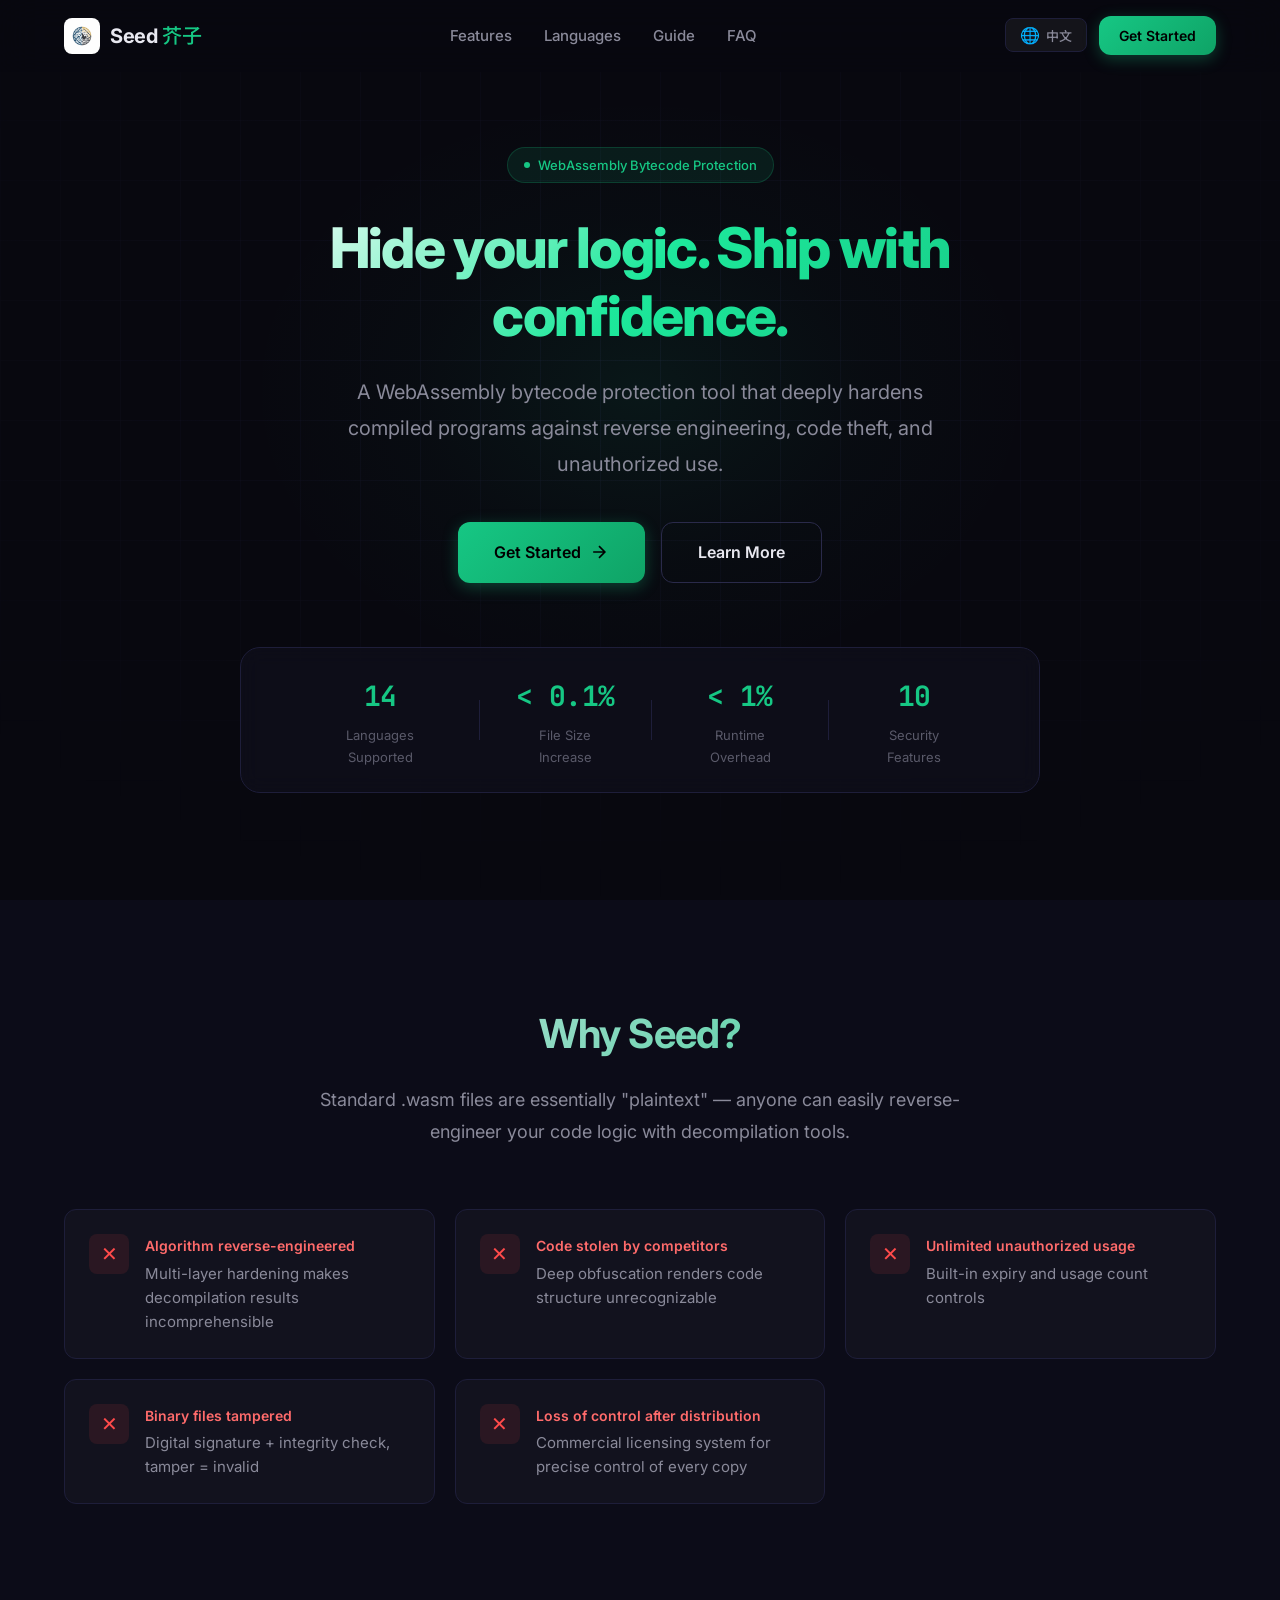
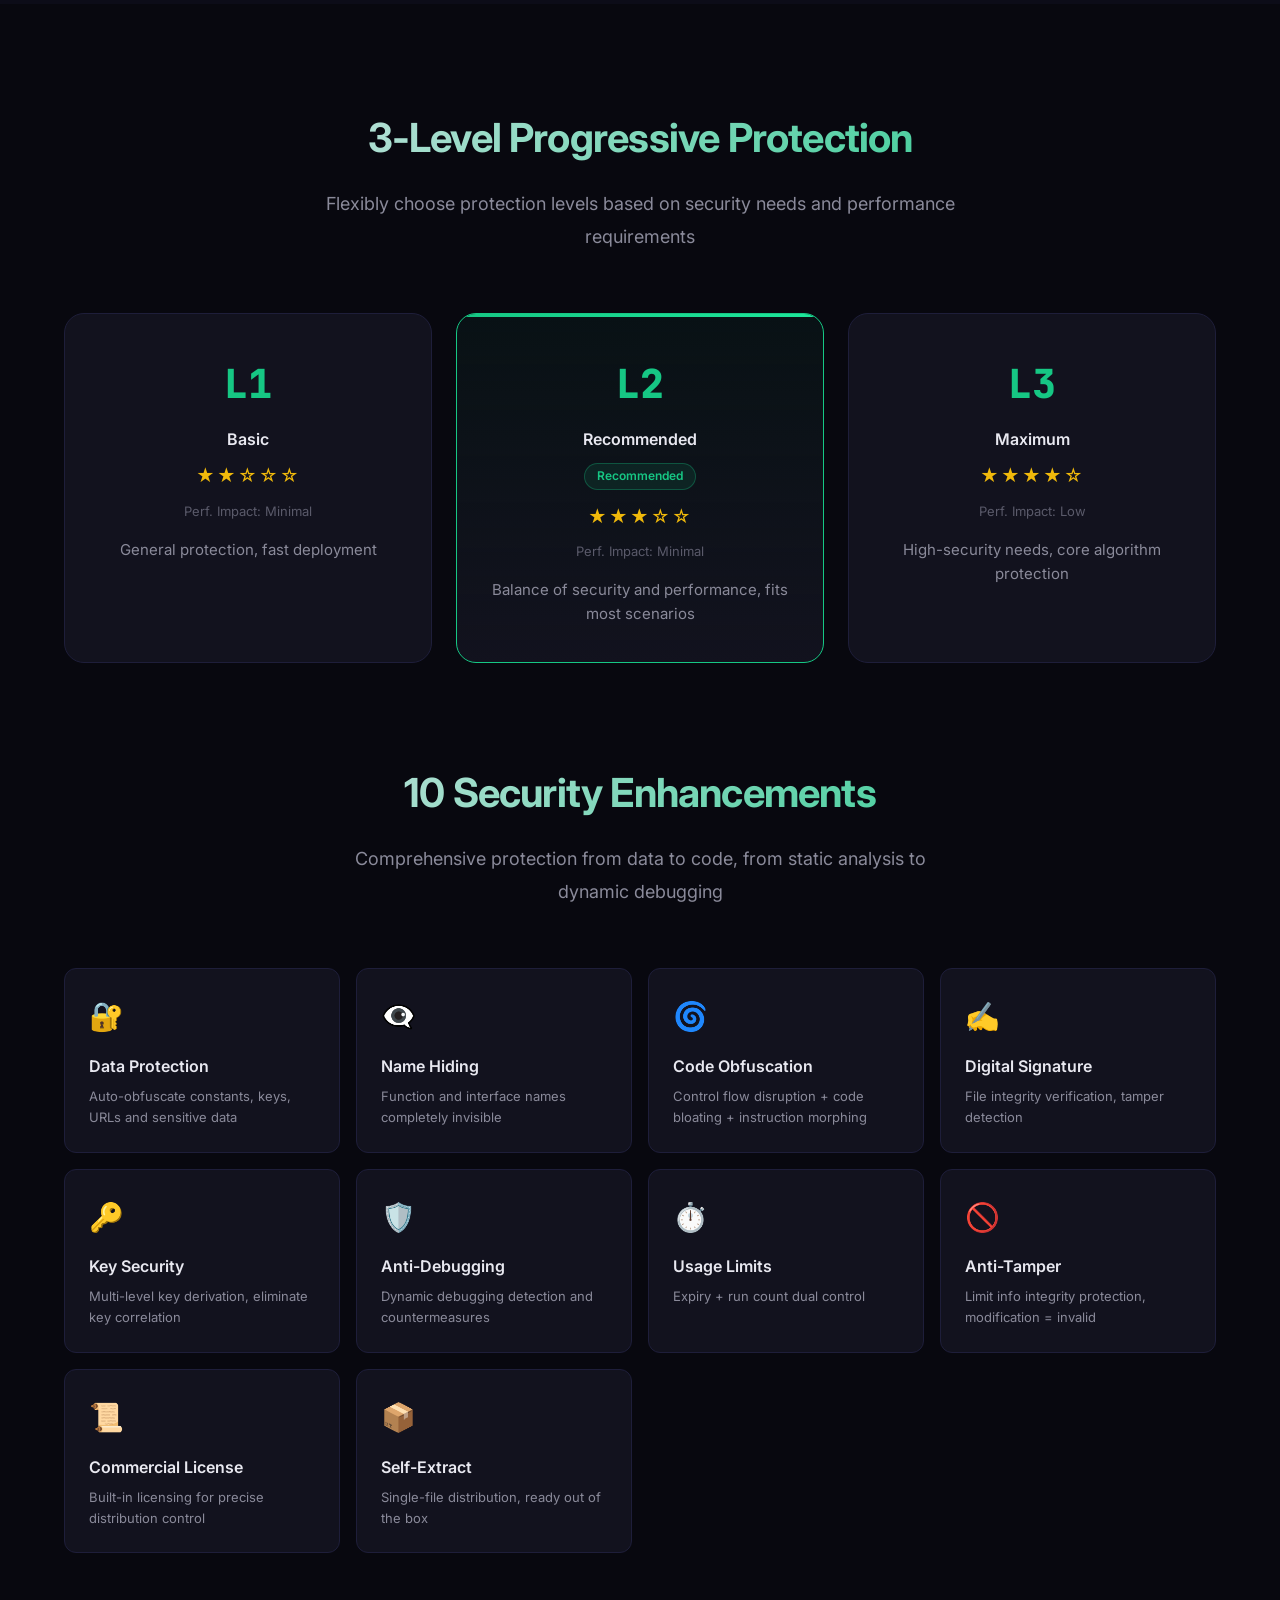
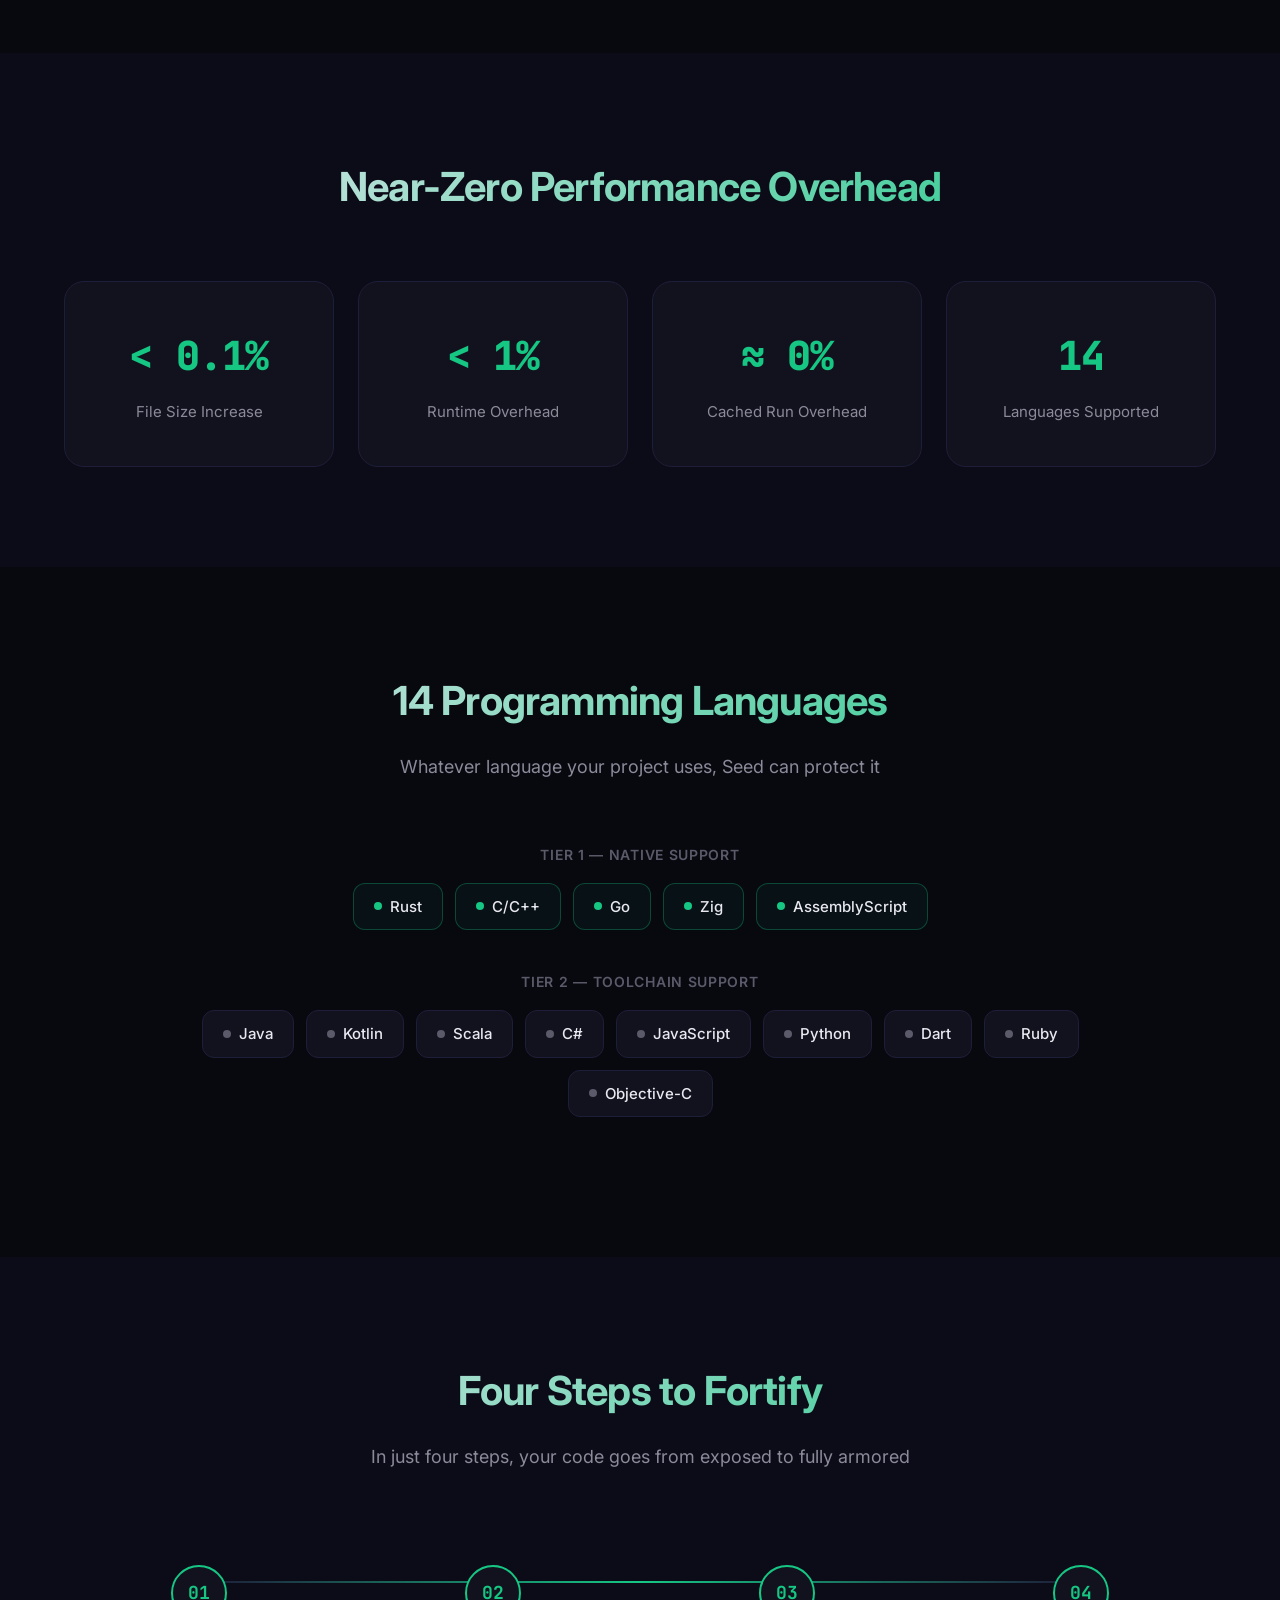
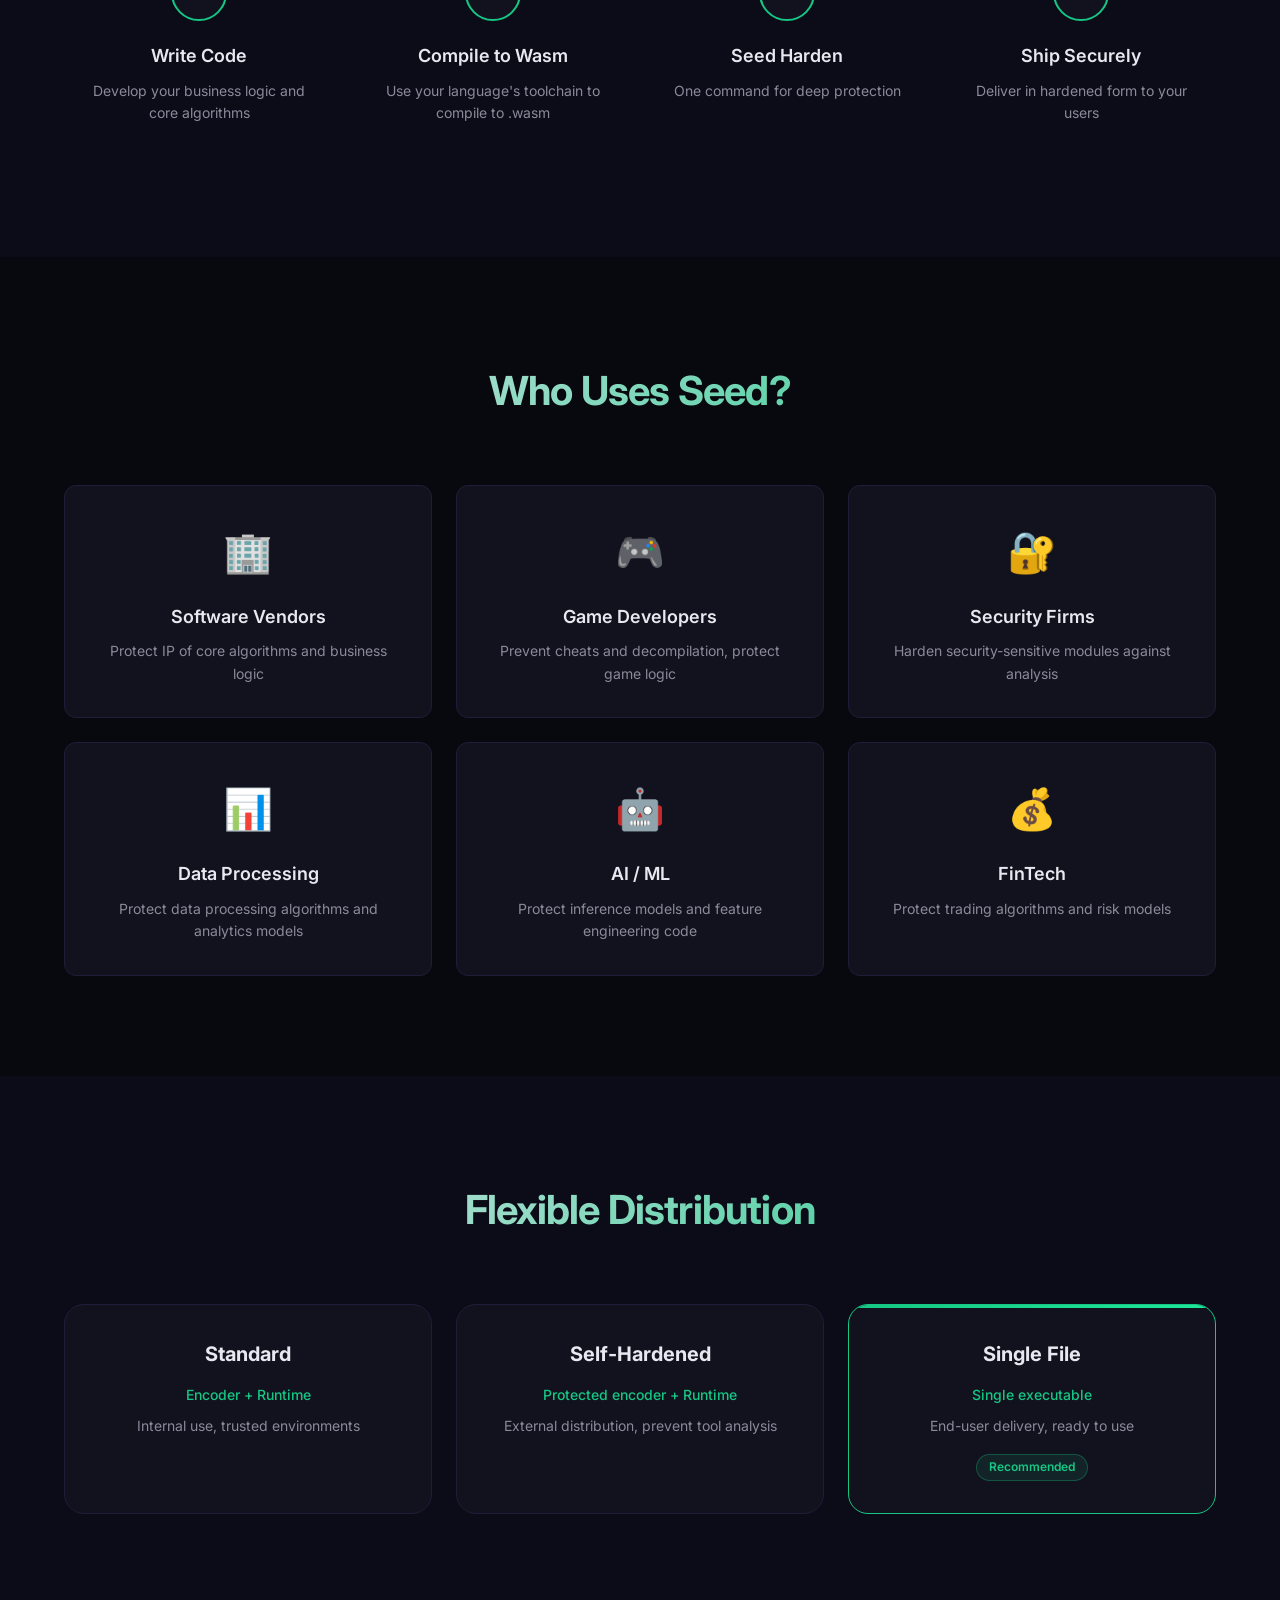
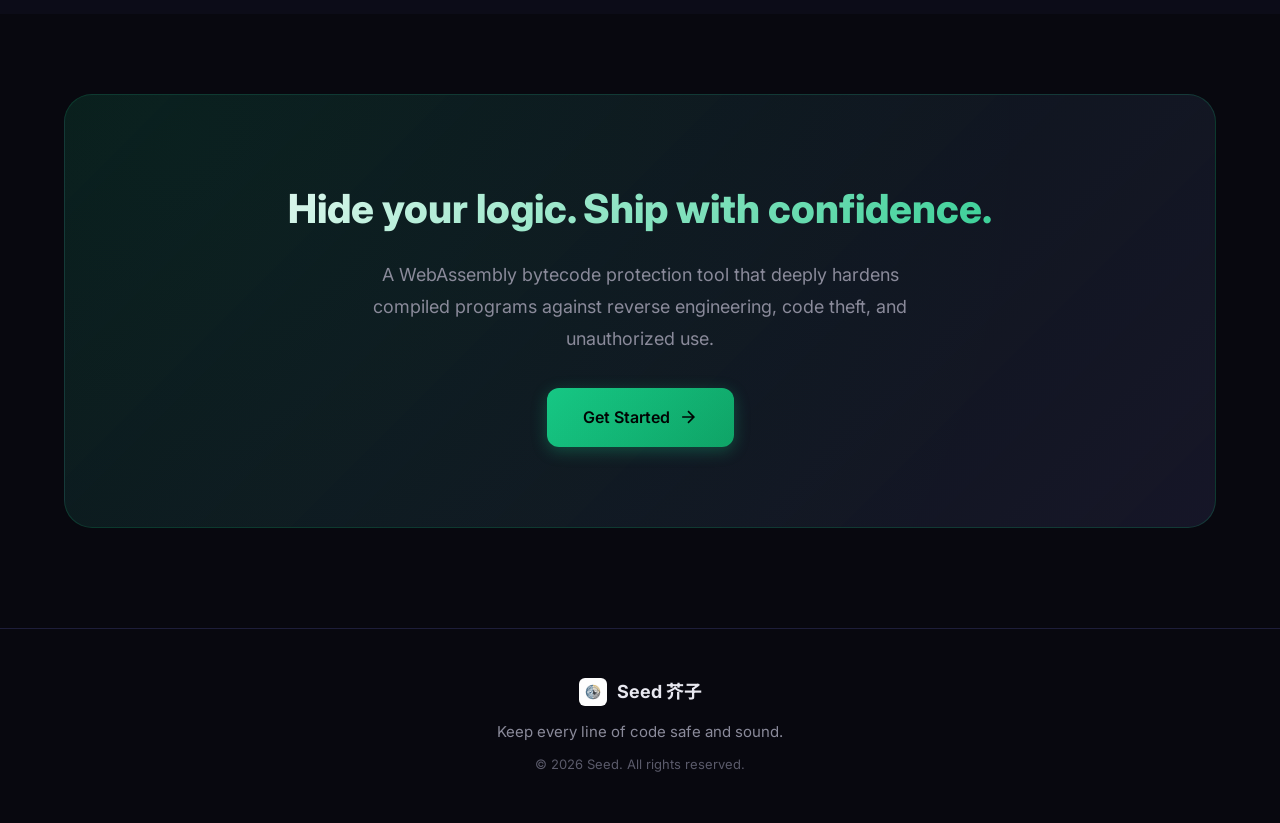
==== index.html @ 4d4e6bb3 "first commit" ====
<!DOCTYPE html>
<html lang="zh-CN">
<head>
  <meta charset="UTF-8">
  <meta name="viewport" content="width=device-width, initial-scale=1.0">
  <title>Seed 芥子 — WebAssembly 字节码保护工具</title>
  <meta name="description" content="Seed 芥子是一款 WebAssembly 字节码保护工具，帮助开发者将编译后的程序进行深度加固，防止逆向工程、代码窃取和未授权使用。">
  <meta name="keywords" content="WebAssembly, wasm, bytecode protection, code obfuscation, reverse engineering, code security, Seed, 芥子">
  <meta property="og:title" content="Seed 芥子 — WebAssembly 字节码保护工具">
  <meta property="og:description" content="深度加固你的 WebAssembly 程序，防止逆向工程与代码窃取。">
  <meta property="og:image" content="assets/icons/seed-icon.png">
  <meta property="og:type" content="website">
  <link rel="icon" type="image/png" href="assets/icons/seed-icon.png">
  <link rel="stylesheet" href="css/style.css">
  <!-- Google Fonts -->
  <link rel="preconnect" href="https://fonts.googleapis.com">
  <link rel="preconnect" href="https://fonts.gstatic.com" crossorigin>
  <link href="https://fonts.googleapis.com/css2?family=Inter:wght@300;400;500;600;700;800&family=Noto+Sans+SC:wght@300;400;500;700&family=JetBrains+Mono:wght@400;500&display=swap" rel="stylesheet">
</head>
<body>

  <!-- ========== Navigation ========== -->
  <nav class="navbar" id="navbar">
    <div class="nav-container">
      <a href="#" class="nav-brand">
        <img src="assets/icons/seed-icon.png" alt="Seed Logo" class="nav-logo">
        <span class="nav-brand-text">Seed <span class="brand-cn">芥子</span></span>
      </a>
      <div class="nav-links" id="navLinks">
        <a href="#features" data-i18n="nav.features">核心优势</a>
        <a href="#languages" data-i18n="nav.languages">语言支持</a>
        <a href="guide.html" data-i18n="nav.guide">使用教程</a>
        <a href="faq.html" data-i18n="nav.faq">常见问题</a>
      </div>
      <div class="nav-actions">
        <button class="lang-toggle" id="langToggle" title="Switch Language">
          <span class="lang-icon">🌐</span>
          <span class="lang-label" id="langLabel">EN</span>
        </button>
        <a href="contact.html" class="btn btn-primary btn-sm" data-i18n="nav.getStarted">立即体验</a>
        <button class="mobile-menu-btn" id="mobileMenuBtn" aria-label="Menu">
          <span></span><span></span><span></span>
        </button>
      </div>
    </div>
  </nav>

  <!-- ========== Hero Section ========== -->
  <section class="hero" id="hero">
    <div class="hero-bg">
      <div class="hero-grid"></div>
      <div class="hero-glow"></div>
    </div>
    <div class="container">
      <div class="hero-content">
        <div class="hero-badge">
          <span class="badge-dot"></span>
          <span data-i18n="hero.badge">WebAssembly 字节码保护</span>
        </div>
        <h1 class="hero-title" data-i18n="hero.slogan">芥子纳须弥，代码藏乾坤。</h1>
        <p class="hero-subtitle" data-i18n="hero.subtitle">WebAssembly 字节码保护工具，帮助开发者将编译后的程序进行深度加固，防止逆向工程、代码窃取和未授权使用。</p>
        <div class="hero-actions">
          <a href="contact.html" class="btn btn-primary btn-lg">
            <span data-i18n="hero.cta">立即开始</span>
            <svg width="20" height="20" viewBox="0 0 24 24" fill="none" stroke="currentColor" stroke-width="2"><path d="M5 12h14M12 5l7 7-7 7"/></svg>
          </a>
          <a href="#features" class="btn btn-ghost btn-lg">
            <span data-i18n="hero.ctaSecondary">了解更多</span>
          </a>
        </div>
        <div class="hero-stats">
          <div class="hero-stat">
            <span class="stat-value">14</span>
            <span class="stat-label" data-i18n="stats.items.3.label">支持语言数</span>
          </div>
          <div class="hero-stat-divider"></div>
          <div class="hero-stat">
            <span class="stat-value">&lt; 0.1%</span>
            <span class="stat-label" data-i18n="stats.items.0.label">文件体积增长</span>
          </div>
          <div class="hero-stat-divider"></div>
          <div class="hero-stat">
            <span class="stat-value">&lt; 1%</span>
            <span class="stat-label" data-i18n="stats.items.1.label">运行时额外开销</span>
          </div>
          <div class="hero-stat-divider"></div>
          <div class="hero-stat">
            <span class="stat-value">10</span>
            <span class="stat-label" data-i18n="hero.securityFeatures">安全增强能力</span>
          </div>
        </div>
      </div>
    </div>
  </section>

  <!-- ========== Problem Section ========== -->
  <section class="section section-problem" id="problem">
    <div class="container">
      <div class="section-header">
        <h2 class="section-title" data-i18n="problem.title">为什么需要 Seed？</h2>
        <p class="section-subtitle" data-i18n="problem.subtitle">标准 .wasm 文件几乎是"明文"状态 —— 任何人都可以用反编译工具轻松还原你的代码逻辑。</p>
      </div>
      <div class="problem-grid" id="problemGrid">
        <!-- Populated by JS -->
      </div>
    </div>
  </section>

  <!-- ========== Features / Protection ========== -->
  <section class="section section-features" id="features">
    <div class="container">
      <!-- Protection Levels -->
      <div class="section-header">
        <h2 class="section-title" data-i18n="protection.title">三级渐进式保护</h2>
        <p class="section-subtitle" data-i18n="protection.subtitle">根据安全需求和性能要求灵活选择保护级别</p>
      </div>
      <div class="levels-grid" id="levelsGrid">
        <!-- Populated by JS -->
      </div>

      <!-- 10 Security Features -->
      <div class="section-header" style="margin-top: 6rem;">
        <h2 class="section-title" data-i18n="security.title">十重安全增强</h2>
        <p class="section-subtitle" data-i18n="security.subtitle">覆盖从数据到代码、从静态分析到动态调试的全方位防护</p>
      </div>
      <div class="security-grid" id="securityGrid">
        <!-- Populated by JS -->
      </div>
    </div>
  </section>

  <!-- ========== Stats Section ========== -->
  <section class="section section-stats" id="stats">
    <div class="container">
      <div class="section-header">
        <h2 class="section-title" data-i18n="stats.title">近零性能损耗</h2>
      </div>
      <div class="stats-grid" id="statsGrid">
        <!-- Populated by JS -->
      </div>
    </div>
  </section>

  <!-- ========== Languages Section ========== -->
  <section class="section section-languages" id="languages">
    <div class="container">
      <div class="section-header">
        <h2 class="section-title" data-i18n="languages.title">14 种编程语言支持</h2>
        <p class="section-subtitle" data-i18n="languages.subtitle">无论你的项目使用什么语言，Seed 都能保护</p>
      </div>
      <div class="languages-container">
        <div class="lang-tier">
          <h3 class="tier-label" data-i18n="languages.tier1Label">第一梯队 — 原生支持</h3>
          <div class="lang-badges" id="tier1Badges">
            <!-- Populated by JS -->
          </div>
        </div>
        <div class="lang-tier">
          <h3 class="tier-label" data-i18n="languages.tier2Label">第二梯队 — 工具链支持</h3>
          <div class="lang-badges" id="tier2Badges">
            <!-- Populated by JS -->
          </div>
        </div>
      </div>
    </div>
  </section>

  <!-- ========== Workflow Section ========== -->
  <section class="section section-workflow" id="workflow">
    <div class="container">
      <div class="section-header">
        <h2 class="section-title" data-i18n="workflow.title">四步完成加固</h2>
        <p class="section-subtitle" data-i18n="workflow.subtitle">只需四步，你的代码就从"裸奔"变为"全副武装"</p>
      </div>
      <div class="workflow-steps" id="workflowSteps">
        <!-- Populated by JS -->
      </div>
    </div>
  </section>

  <!-- ========== Use Cases Section ========== -->
  <section class="section section-usecases" id="usecases">
    <div class="container">
      <div class="section-header">
        <h2 class="section-title" data-i18n="useCases.title">谁在使用 Seed？</h2>
      </div>
      <div class="usecases-grid" id="usecasesGrid">
        <!-- Populated by JS -->
      </div>
    </div>
  </section>

  <!-- ========== Distribution Section ========== -->
  <section class="section section-distribution" id="distribution">
    <div class="container">
      <div class="section-header">
        <h2 class="section-title" data-i18n="distribution.title">灵活的分发方式</h2>
      </div>
      <div class="distribution-grid" id="distributionGrid">
        <!-- Populated by JS -->
      </div>
    </div>
  </section>

  <!-- ========== CTA Section ========== -->
  <section class="section section-cta" id="get-started">
    <div class="container">
      <div class="cta-card">
        <h2 class="cta-title" data-i18n="hero.slogan">芥子纳须弥，代码藏乾坤。</h2>
        <p class="cta-subtitle" data-i18n="hero.subtitle">WebAssembly 字节码保护工具，帮助开发者将编译后的程序进行深度加固，防止逆向工程、代码窃取和未授权使用。</p>
        <a href="contact.html" class="btn btn-primary btn-lg">
          <span data-i18n="nav.getStarted">立即体验</span>
          <svg width="20" height="20" viewBox="0 0 24 24" fill="none" stroke="currentColor" stroke-width="2"><path d="M5 12h14M12 5l7 7-7 7"/></svg>
        </a>
      </div>
    </div>
  </section>

  <!-- ========== Footer ========== -->
  <footer class="footer">
    <div class="container">
      <div class="footer-content">
        <div class="footer-brand">
          <img src="assets/icons/seed-icon.png" alt="Seed" class="footer-logo">
          <span class="footer-brand-name">Seed 芥子</span>
        </div>
        <p class="footer-tagline" data-i18n="footer.tagline">让每一行代码都安全无忧。</p>
        <p class="footer-copyright" data-i18n="footer.copyright">© 2026 Seed 芥子. 保留所有权利。</p>
      </div>
    </div>
  </footer>

  <!-- Scripts -->
  <script src="js/i18n.js"></script>
  <script src="js/app.js"></script>
</body>
</html>
---- css/style.css ----
/* ============================================================
   Seed 芥子 — Official Website Styles
   ============================================================ */

/* ---------- CSS Variables ---------- */
:root {
  --primary: #1a1a2e;
  --accent: #16c784;
  --accent-light: #1de89b;
  --accent-dark: #0fa366;
  --gold: #f0b90b;
  --bg-body: #08080f;
  --bg-section: #0a0a14;
  --bg-section-alt: #0c0c18;
  --bg-card: #12121e;
  --bg-card-hover: #181830;
  --border: #1e1e3a;
  --border-light: #2a2a4a;
  --text-primary: #e8e8f0;
  --text-secondary: #8a8a9a;
  --text-muted: #5a5a6a;
  --radius-sm: 8px;
  --radius-md: 12px;
  --radius-lg: 20px;
  --radius-xl: 28px;
  --shadow-sm: 0 2px 8px rgba(0,0,0,0.3);
  --shadow-md: 0 4px 24px rgba(0,0,0,0.4);
  --shadow-lg: 0 8px 48px rgba(0,0,0,0.5);
  --shadow-glow: 0 0 40px rgba(22,199,132,0.15);
  --font-sans: 'Inter', 'Noto Sans SC', -apple-system, BlinkMacSystemFont, 'Segoe UI', sans-serif;
  --font-mono: 'JetBrains Mono', 'Fira Code', monospace;
  --transition: 0.3s cubic-bezier(0.4, 0, 0.2, 1);
  --nav-height: 72px;
}

/* ---------- Reset ---------- */
*, *::before, *::after {
  margin: 0;
  padding: 0;
  box-sizing: border-box;
}

html {
  scroll-behavior: smooth;
  scroll-padding-top: var(--nav-height);
  font-size: 16px;
}

body {
  font-family: var(--font-sans);
  background: var(--bg-body);
  color: var(--text-primary);
  line-height: 1.7;
  -webkit-font-smoothing: antialiased;
  -moz-osx-font-smoothing: grayscale;
  overflow-x: hidden;
}

a { color: var(--accent); text-decoration: none; transition: color var(--transition); }
a:hover { color: var(--accent-light); }

img { max-width: 100%; height: auto; }

/* ---------- Layout ---------- */
.container {
  max-width: 1200px;
  margin: 0 auto;
  padding: 0 24px;
}

.section {
  padding: 100px 0;
  position: relative;
}

.section-header {
  text-align: center;
  margin-bottom: 60px;
}

.section-title {
  font-size: 2.5rem;
  font-weight: 700;
  margin-bottom: 16px;
  letter-spacing: -0.02em;
  background: linear-gradient(135deg, var(--text-primary) 0%, var(--accent) 100%);
  -webkit-background-clip: text;
  -webkit-text-fill-color: transparent;
  background-clip: text;
}

.section-subtitle {
  font-size: 1.125rem;
  color: var(--text-secondary);
  max-width: 640px;
  margin: 0 auto;
  line-height: 1.8;
}

/* ---------- Buttons ---------- */
.btn {
  display: inline-flex;
  align-items: center;
  gap: 8px;
  font-family: var(--font-sans);
  font-weight: 600;
  border: none;
  border-radius: var(--radius-md);
  cursor: pointer;
  transition: all var(--transition);
  text-decoration: none;
  white-space: nowrap;
}

.btn-sm { padding: 8px 20px; font-size: 0.875rem; }
.btn-md { padding: 12px 28px; font-size: 0.9375rem; }
.btn-lg { padding: 16px 36px; font-size: 1rem; }

.btn-primary {
  background: linear-gradient(135deg, var(--accent) 0%, var(--accent-dark) 100%);
  color: #000;
  box-shadow: 0 4px 16px rgba(22,199,132,0.3);
}
.btn-primary:hover {
  transform: translateY(-2px);
  box-shadow: 0 6px 24px rgba(22,199,132,0.4);
  color: #000;
}

.btn-ghost {
  background: transparent;
  color: var(--text-primary);
  border: 1px solid var(--border-light);
}
.btn-ghost:hover {
  background: rgba(255,255,255,0.05);
  border-color: var(--accent);
  color: var(--accent);
}

/* ---------- Navigation ---------- */
.navbar {
  position: fixed;
  top: 0;
  left: 0;
  right: 0;
  z-index: 1000;
  height: var(--nav-height);
  background: rgba(8,8,15,0.8);
  backdrop-filter: blur(20px);
  -webkit-backdrop-filter: blur(20px);
  border-bottom: 1px solid transparent;
  transition: all var(--transition);
}

.navbar.scrolled {
  background: rgba(8,8,15,0.95);
  border-bottom-color: var(--border);
}

.nav-container {
  max-width: 1200px;
  margin: 0 auto;
  padding: 0 24px;
  height: 100%;
  display: flex;
  align-items: center;
  justify-content: space-between;
}

.nav-brand {
  display: flex;
  align-items: center;
  gap: 10px;
  text-decoration: none;
  color: var(--text-primary);
}

.nav-logo {
  width: 36px;
  height: 36px;
  border-radius: var(--radius-sm);
}

.nav-brand-text {
  font-size: 1.25rem;
  font-weight: 700;
  letter-spacing: -0.02em;
}

.brand-cn {
  color: var(--accent);
  font-weight: 500;
}

.nav-links {
  display: flex;
  gap: 32px;
}

.nav-links a {
  color: var(--text-secondary);
  font-size: 0.9375rem;
  font-weight: 500;
  transition: color var(--transition);
  position: relative;
}

.nav-links a:hover,
.nav-links a.active {
  color: var(--text-primary);
}

.nav-links a::after {
  content: '';
  position: absolute;
  bottom: -4px;
  left: 0;
  width: 0;
  height: 2px;
  background: var(--accent);
  border-radius: 1px;
  transition: width var(--transition);
}

.nav-links a:hover::after,
.nav-links a.active::after {
  width: 100%;
}

.nav-actions {
  display: flex;
  align-items: center;
  gap: 12px;
}

.lang-toggle {
  display: flex;
  align-items: center;
  gap: 6px;
  padding: 6px 14px;
  background: rgba(255,255,255,0.05);
  border: 1px solid var(--border);
  border-radius: var(--radius-sm);
  color: var(--text-secondary);
  cursor: pointer;
  font-size: 0.8125rem;
  font-weight: 500;
  transition: all var(--transition);
  font-family: var(--font-sans);
}

.lang-toggle:hover {
  background: rgba(255,255,255,0.1);
  border-color: var(--accent);
  color: var(--accent);
}

.lang-icon { font-size: 1rem; }

.mobile-menu-btn {
  display: none;
  flex-direction: column;
  gap: 5px;
  padding: 8px;
  background: none;
  border: none;
  cursor: pointer;
}

.mobile-menu-btn span {
  display: block;
  width: 22px;
  height: 2px;
  background: var(--text-primary);
  border-radius: 1px;
  transition: all var(--transition);
}

/* ---------- Hero ---------- */
.hero {
  position: relative;
  min-height: 100vh;
  display: flex;
  align-items: center;
  justify-content: center;
  padding: 120px 0 80px;
  overflow: hidden;
}

.hero-bg {
  position: absolute;
  inset: 0;
  z-index: 0;
}

.hero-grid {
  position: absolute;
  inset: 0;
  background-image:
    linear-gradient(rgba(30,30,58,0.3) 1px, transparent 1px),
    linear-gradient(90deg, rgba(30,30,58,0.3) 1px, transparent 1px);
  background-size: 60px 60px;
  mask-image: radial-gradient(ellipse 70% 60% at 50% 40%, black 0%, transparent 100%);
  -webkit-mask-image: radial-gradient(ellipse 70% 60% at 50% 40%, black 0%, transparent 100%);
}

.hero-glow {
  position: absolute;
  top: 10%;
  left: 50%;
  transform: translateX(-50%);
  width: 800px;
  height: 600px;
  background: radial-gradient(ellipse at center, rgba(22,199,132,0.08) 0%, rgba(22,199,132,0.02) 40%, transparent 70%);
  pointer-events: none;
}

.hero-content {
  position: relative;
  z-index: 1;
  text-align: center;
  max-width: 800px;
  margin: 0 auto;
}

.hero-badge {
  display: inline-flex;
  align-items: center;
  gap: 8px;
  padding: 6px 16px;
  background: rgba(22,199,132,0.1);
  border: 1px solid rgba(22,199,132,0.2);
  border-radius: 100px;
  font-size: 0.8125rem;
  color: var(--accent);
  font-weight: 500;
  margin-bottom: 32px;
}

.badge-dot {
  width: 6px;
  height: 6px;
  background: var(--accent);
  border-radius: 50%;
  animation: pulse-dot 2s ease-in-out infinite;
}

@keyframes pulse-dot {
  0%, 100% { opacity: 1; transform: scale(1); }
  50% { opacity: 0.5; transform: scale(1.5); }
}

.hero-title {
  font-size: 3.5rem;
  font-weight: 800;
  line-height: 1.2;
  letter-spacing: -0.03em;
  margin-bottom: 24px;
  background: linear-gradient(135deg, #fff 0%, var(--accent-light) 50%, var(--accent) 100%);
  -webkit-background-clip: text;
  -webkit-text-fill-color: transparent;
  background-clip: text;
}

.hero-subtitle {
  font-size: 1.25rem;
  color: var(--text-secondary);
  line-height: 1.8;
  margin-bottom: 40px;
  max-width: 600px;
  margin-left: auto;
  margin-right: auto;
}

.hero-actions {
  display: flex;
  gap: 16px;
  justify-content: center;
  margin-bottom: 64px;
}

.hero-stats {
  display: flex;
  justify-content: center;
  align-items: center;
  gap: 0;
  padding: 24px 40px;
  background: rgba(18,18,30,0.6);
  border: 1px solid var(--border);
  border-radius: var(--radius-lg);
  backdrop-filter: blur(10px);
}

.hero-stat {
  display: flex;
  flex-direction: column;
  align-items: center;
  padding: 0 32px;
}

.stat-value {
  font-size: 1.75rem;
  font-weight: 700;
  font-family: var(--font-mono);
  color: var(--accent);
  letter-spacing: -0.02em;
}

.stat-label {
  font-size: 0.8125rem;
  color: var(--text-muted);
  margin-top: 4px;
}

.hero-stat-divider {
  width: 1px;
  height: 40px;
  background: var(--border);
}

/* ---------- Problem Section ---------- */
.section-problem {
  background: var(--bg-section-alt);
}

.problem-grid {
  display: grid;
  grid-template-columns: repeat(auto-fit, minmax(340px, 1fr));
  gap: 20px;
}

.problem-card {
  display: flex;
  align-items: flex-start;
  gap: 16px;
  padding: 24px;
  background: var(--bg-card);
  border: 1px solid var(--border);
  border-radius: var(--radius-md);
  transition: all var(--transition);
}

.problem-card:hover {
  border-color: var(--accent);
  transform: translateY(-2px);
  box-shadow: var(--shadow-glow);
}

.problem-icon {
  flex-shrink: 0;
  width: 40px;
  height: 40px;
  display: flex;
  align-items: center;
  justify-content: center;
  border-radius: var(--radius-sm);
  font-size: 1.25rem;
}

.problem-icon.pain {
  background: rgba(255,75,75,0.1);
  color: #ff4b4b;
}

.problem-icon.solution {
  background: rgba(22,199,132,0.1);
  color: var(--accent);
}

.problem-text {
  flex: 1;
}

.problem-pain {
  font-size: 0.875rem;
  color: #ff6b6b;
  font-weight: 600;
  margin-bottom: 4px;
}

.problem-solution {
  font-size: 0.9375rem;
  color: var(--text-secondary);
  line-height: 1.6;
}

/* ---------- Protection Levels ---------- */
.levels-grid {
  display: grid;
  grid-template-columns: repeat(3, 1fr);
  gap: 24px;
}

.level-card {
  position: relative;
  padding: 36px 28px;
  background: var(--bg-card);
  border: 1px solid var(--border);
  border-radius: var(--radius-lg);
  text-align: center;
  transition: all var(--transition);
  overflow: hidden;
}

.level-card.recommended {
  border-color: var(--accent);
  background: linear-gradient(180deg, rgba(22,199,132,0.05) 0%, var(--bg-card) 100%);
}

.level-card.recommended::before {
  content: '';
  position: absolute;
  top: 0;
  left: 0;
  right: 0;
  height: 3px;
  background: linear-gradient(90deg, var(--accent), var(--accent-light));
}

.level-card:hover {
  transform: translateY(-4px);
  box-shadow: var(--shadow-lg);
}

.level-name {
  font-size: 2.5rem;
  font-weight: 800;
  font-family: var(--font-mono);
  color: var(--accent);
  margin-bottom: 8px;
}

.level-label {
  font-size: 1rem;
  font-weight: 600;
  color: var(--text-primary);
  margin-bottom: 8px;
}

.level-badge {
  display: inline-block;
  padding: 2px 12px;
  background: rgba(22,199,132,0.1);
  border: 1px solid rgba(22,199,132,0.3);
  border-radius: 100px;
  font-size: 0.75rem;
  color: var(--accent);
  font-weight: 600;
  margin-bottom: 12px;
}

.level-stars {
  color: var(--gold);
  font-size: 1.125rem;
  margin-bottom: 8px;
  letter-spacing: 2px;
}

.level-perf {
  font-size: 0.8125rem;
  color: var(--text-muted);
  margin-bottom: 16px;
}

.level-desc {
  font-size: 0.9375rem;
  color: var(--text-secondary);
  line-height: 1.6;
}

/* ---------- Security Grid ---------- */
.security-grid {
  display: grid;
  grid-template-columns: repeat(auto-fill, minmax(240px, 1fr));
  gap: 16px;
}

.security-card {
  padding: 24px;
  background: var(--bg-card);
  border: 1px solid var(--border);
  border-radius: var(--radius-md);
  transition: all var(--transition);
}

.security-card:hover {
  border-color: var(--accent);
  transform: translateY(-2px);
}

.security-icon {
  font-size: 1.75rem;
  margin-bottom: 12px;
}

.security-name {
  font-size: 1rem;
  font-weight: 600;
  color: var(--text-primary);
  margin-bottom: 6px;
}

.security-desc {
  font-size: 0.8125rem;
  color: var(--text-secondary);
  line-height: 1.6;
}

/* ---------- Stats Section ---------- */
.section-stats {
  background: var(--bg-section-alt);
}

.stats-grid {
  display: grid;
  grid-template-columns: repeat(4, 1fr);
  gap: 24px;
}

.stat-card {
  text-align: center;
  padding: 40px 20px;
  background: var(--bg-card);
  border: 1px solid var(--border);
  border-radius: var(--radius-lg);
  transition: all var(--transition);
}

.stat-card:hover {
  border-color: var(--accent);
  box-shadow: var(--shadow-glow);
}

.stat-card .stat-value {
  font-size: 2.5rem;
  font-weight: 800;
  font-family: var(--font-mono);
  color: var(--accent);
  display: block;
  margin-bottom: 8px;
}

.stat-card .stat-label {
  font-size: 0.9375rem;
  color: var(--text-secondary);
}

/* ---------- Languages ---------- */
.languages-container {
  max-width: 900px;
  margin: 0 auto;
}

.lang-tier {
  margin-bottom: 40px;
}

.tier-label {
  font-size: 0.875rem;
  font-weight: 600;
  color: var(--text-muted);
  text-transform: uppercase;
  letter-spacing: 0.05em;
  margin-bottom: 16px;
  text-align: center;
}

.lang-badges {
  display: flex;
  flex-wrap: wrap;
  gap: 12px;
  justify-content: center;
}

.lang-badge {
  display: inline-flex;
  align-items: center;
  gap: 8px;
  padding: 10px 20px;
  background: var(--bg-card);
  border: 1px solid var(--border);
  border-radius: var(--radius-md);
  font-size: 0.9375rem;
  font-weight: 500;
  color: var(--text-primary);
  transition: all var(--transition);
}

.lang-badge:hover {
  border-color: var(--accent);
  background: rgba(22,199,132,0.05);
  transform: translateY(-2px);
}

.lang-badge.tier1 {
  border-color: rgba(22,199,132,0.3);
  background: rgba(22,199,132,0.05);
}

.lang-dot {
  width: 8px;
  height: 8px;
  border-radius: 50%;
  background: var(--text-muted);
}

.lang-badge.tier1 .lang-dot {
  background: var(--accent);
}

/* ---------- Workflow ---------- */
.section-workflow {
  background: var(--bg-section-alt);
}

.workflow-steps {
  display: grid;
  grid-template-columns: repeat(4, 1fr);
  gap: 24px;
  position: relative;
}

.workflow-steps::before {
  content: '';
  position: absolute;
  top: 48px;
  left: 12.5%;
  right: 12.5%;
  height: 2px;
  background: linear-gradient(90deg, var(--border), var(--accent), var(--border));
  z-index: 0;
}

.step-card {
  position: relative;
  z-index: 1;
  text-align: center;
  padding: 32px 20px;
}

.step-num {
  display: inline-flex;
  align-items: center;
  justify-content: center;
  width: 56px;
  height: 56px;
  border-radius: 50%;
  background: var(--bg-card);
  border: 2px solid var(--accent);
  font-family: var(--font-mono);
  font-size: 1.125rem;
  font-weight: 700;
  color: var(--accent);
  margin-bottom: 20px;
}

.step-title {
  font-size: 1.125rem;
  font-weight: 600;
  color: var(--text-primary);
  margin-bottom: 8px;
}

.step-desc {
  font-size: 0.875rem;
  color: var(--text-secondary);
  line-height: 1.6;
}

/* ---------- Use Cases ---------- */
.usecases-grid {
  display: grid;
  grid-template-columns: repeat(3, 1fr);
  gap: 24px;
}

.usecase-card {
  padding: 32px;
  background: var(--bg-card);
  border: 1px solid var(--border);
  border-radius: var(--radius-md);
  text-align: center;
  transition: all var(--transition);
}

.usecase-card:hover {
  border-color: var(--accent);
  transform: translateY(-4px);
  box-shadow: var(--shadow-glow);
}

.usecase-icon {
  font-size: 2.5rem;
  margin-bottom: 16px;
}

.usecase-name {
  font-size: 1.125rem;
  font-weight: 600;
  color: var(--text-primary);
  margin-bottom: 8px;
}

.usecase-desc {
  font-size: 0.875rem;
  color: var(--text-secondary);
  line-height: 1.6;
}

/* ---------- Distribution ---------- */
.section-distribution {
  background: var(--bg-section-alt);
}

.distribution-grid {
  display: grid;
  grid-template-columns: repeat(3, 1fr);
  gap: 24px;
}

.dist-card {
  padding: 32px;
  background: var(--bg-card);
  border: 1px solid var(--border);
  border-radius: var(--radius-lg);
  text-align: center;
  transition: all var(--transition);
  position: relative;
  overflow: hidden;
}

.dist-card.recommended {
  border-color: var(--accent);
}

.dist-card.recommended::before {
  content: '';
  position: absolute;
  top: 0;
  left: 0;
  right: 0;
  height: 3px;
  background: linear-gradient(90deg, var(--accent), var(--accent-light));
}

.dist-card:hover {
  transform: translateY(-4px);
  box-shadow: var(--shadow-lg);
}

.dist-name {
  font-size: 1.25rem;
  font-weight: 700;
  color: var(--text-primary);
  margin-bottom: 12px;
}

.dist-product {
  font-size: 0.875rem;
  color: var(--accent);
  font-weight: 500;
  margin-bottom: 8px;
}

.dist-scenario {
  font-size: 0.875rem;
  color: var(--text-secondary);
}

.dist-badge {
  display: inline-block;
  padding: 2px 12px;
  background: rgba(22,199,132,0.1);
  border: 1px solid rgba(22,199,132,0.3);
  border-radius: 100px;
  font-size: 0.75rem;
  color: var(--accent);
  font-weight: 600;
  margin-top: 16px;
}

/* ---------- FAQ ---------- */
.faq-list {
  max-width: 800px;
  margin: 0 auto;
}

.faq-item {
  border: 1px solid var(--border);
  border-radius: var(--radius-md);
  margin-bottom: 12px;
  overflow: hidden;
  transition: all var(--transition);
}

.faq-item:hover {
  border-color: var(--border-light);
}

.faq-item.active {
  border-color: var(--accent);
}

.faq-question {
  display: flex;
  align-items: center;
  justify-content: space-between;
  padding: 20px 24px;
  cursor: pointer;
  background: var(--bg-card);
  transition: background var(--transition);
  user-select: none;
}

.faq-question:hover {
  background: var(--bg-card-hover);
}

.faq-question h3 {
  font-size: 1rem;
  font-weight: 600;
  color: var(--text-primary);
}

.faq-arrow {
  flex-shrink: 0;
  width: 24px;
  height: 24px;
  color: var(--text-muted);
  transition: transform var(--transition);
}

.faq-item.active .faq-arrow {
  transform: rotate(180deg);
  color: var(--accent);
}

.faq-answer {
  max-height: 0;
  overflow: hidden;
  transition: max-height 0.4s cubic-bezier(0.4, 0, 0.2, 1);
}

.faq-answer-inner {
  padding: 0 24px 20px;
  font-size: 0.9375rem;
  color: var(--text-secondary);
  line-height: 1.8;
}

.faq-item.active .faq-answer {
  max-height: 300px;
}

/* ---------- CTA Section ---------- */
.section-cta {
  padding: 80px 0 100px;
}

.cta-card {
  text-align: center;
  padding: 80px 60px;
  background: linear-gradient(135deg, rgba(22,199,132,0.08) 0%, rgba(26,26,46,0.8) 100%);
  border: 1px solid rgba(22,199,132,0.2);
  border-radius: var(--radius-xl);
  position: relative;
  overflow: hidden;
}

.cta-card::before {
  content: '';
  position: absolute;
  top: -50%;
  left: -50%;
  width: 200%;
  height: 200%;
  background: radial-gradient(circle at 30% 30%, rgba(22,199,132,0.06) 0%, transparent 50%);
  pointer-events: none;
}

.cta-title {
  font-size: 2.5rem;
  font-weight: 800;
  margin-bottom: 16px;
  background: linear-gradient(135deg, #fff, var(--accent));
  -webkit-background-clip: text;
  -webkit-text-fill-color: transparent;
  background-clip: text;
  position: relative;
}

.cta-subtitle {
  font-size: 1.125rem;
  color: var(--text-secondary);
  max-width: 560px;
  margin: 0 auto 32px;
  line-height: 1.8;
  position: relative;
}

/* ---------- Footer ---------- */
.footer {
  padding: 48px 0;
  border-top: 1px solid var(--border);
  background: var(--bg-body);
}

.footer-content {
  text-align: center;
}

.footer-brand {
  display: flex;
  align-items: center;
  justify-content: center;
  gap: 10px;
  margin-bottom: 12px;
}

.footer-logo {
  width: 28px;
  height: 28px;
  border-radius: 6px;
}

.footer-brand-name {
  font-size: 1.125rem;
  font-weight: 700;
}

.footer-tagline {
  font-size: 0.9375rem;
  color: var(--text-secondary);
  margin-bottom: 8px;
}

.footer-copyright {
  font-size: 0.8125rem;
  color: var(--text-muted);
}

/* ---------- Animations ---------- */
.fade-in {
  opacity: 0;
  transform: translateY(24px);
  transition: opacity 0.6s ease, transform 0.6s ease;
}

.fade-in.visible {
  opacity: 1;
  transform: translateY(0);
}

/* ---------- Mobile Menu ---------- */
.mobile-menu-overlay {
  display: none;
  position: fixed;
  inset: 0;
  z-index: 999;
  background: rgba(0,0,0,0.6);
  backdrop-filter: blur(4px);
}

.mobile-menu-overlay.active {
  display: block;
}

/* ---------- Responsive ---------- */
@media (max-width: 1024px) {
  .section-title { font-size: 2rem; }
  .hero-title { font-size: 2.75rem; }
  .levels-grid { grid-template-columns: repeat(3, 1fr); gap: 16px; }
  .workflow-steps { grid-template-columns: repeat(2, 1fr); }
  .workflow-steps::before { display: none; }
  .usecases-grid { grid-template-columns: repeat(2, 1fr); }
  .distribution-grid { grid-template-columns: repeat(3, 1fr); }
  .stats-grid { grid-template-columns: repeat(2, 1fr); }
}

@media (max-width: 768px) {
  :root { --nav-height: 64px; }
  .section { padding: 64px 0; }
  .section-header { margin-bottom: 40px; }
  .section-title { font-size: 1.75rem; }
  .section-subtitle { font-size: 1rem; }

  .nav-links { display: none; }
  .nav-links.mobile-open {
    display: flex;
    flex-direction: column;
    position: fixed;
    top: var(--nav-height);
    left: 0;
    right: 0;
    background: rgba(8,8,15,0.98);
    padding: 24px;
    gap: 20px;
    border-bottom: 1px solid var(--border);
    z-index: 998;
  }
  .mobile-menu-btn { display: flex; }

  .hero { min-height: auto; padding: 100px 0 60px; }
  .hero-title { font-size: 2rem; }
  .hero-subtitle { font-size: 1rem; }
  .hero-stats {
    flex-direction: column;
    gap: 16px;
    padding: 24px;
  }
  .hero-stat-divider {
    width: 40px;
    height: 1px;
  }
  .hero-stat { padding: 0; }
  .hero-actions { flex-direction: column; align-items: center; }

  .problem-grid { grid-template-columns: 1fr; }
  .levels-grid { grid-template-columns: 1fr; }
  .security-grid { grid-template-columns: repeat(2, 1fr); }
  .stats-grid { grid-template-columns: repeat(2, 1fr); }
  .workflow-steps { grid-template-columns: 1fr; }
  .usecases-grid { grid-template-columns: 1fr; }
  .distribution-grid { grid-template-columns: 1fr; }

  .cta-card { padding: 48px 24px; }
  .cta-title { font-size: 1.75rem; }
}

@media (max-width: 480px) {
  .hero-title { font-size: 1.75rem; }
  .security-grid { grid-template-columns: 1fr; }
  .stat-card .stat-value { font-size: 2rem; }
  .level-name { font-size: 2rem; }
}
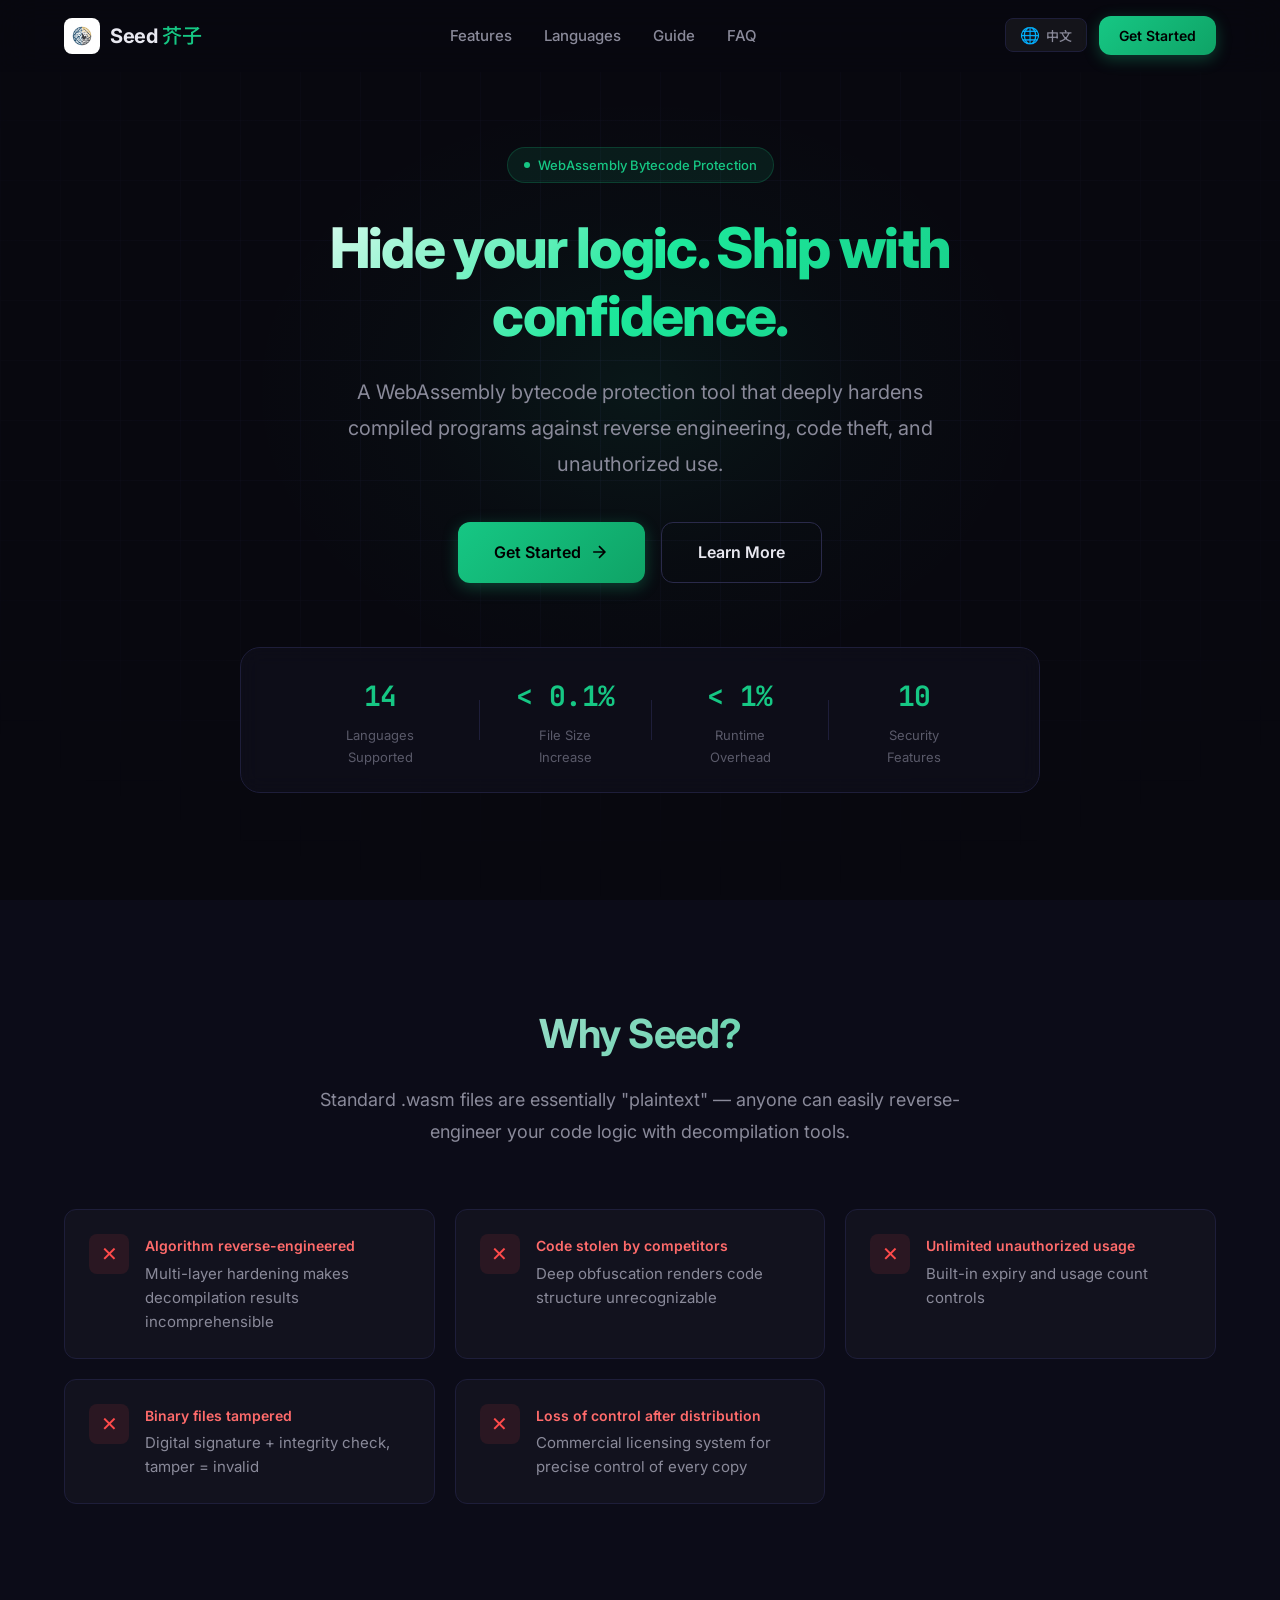
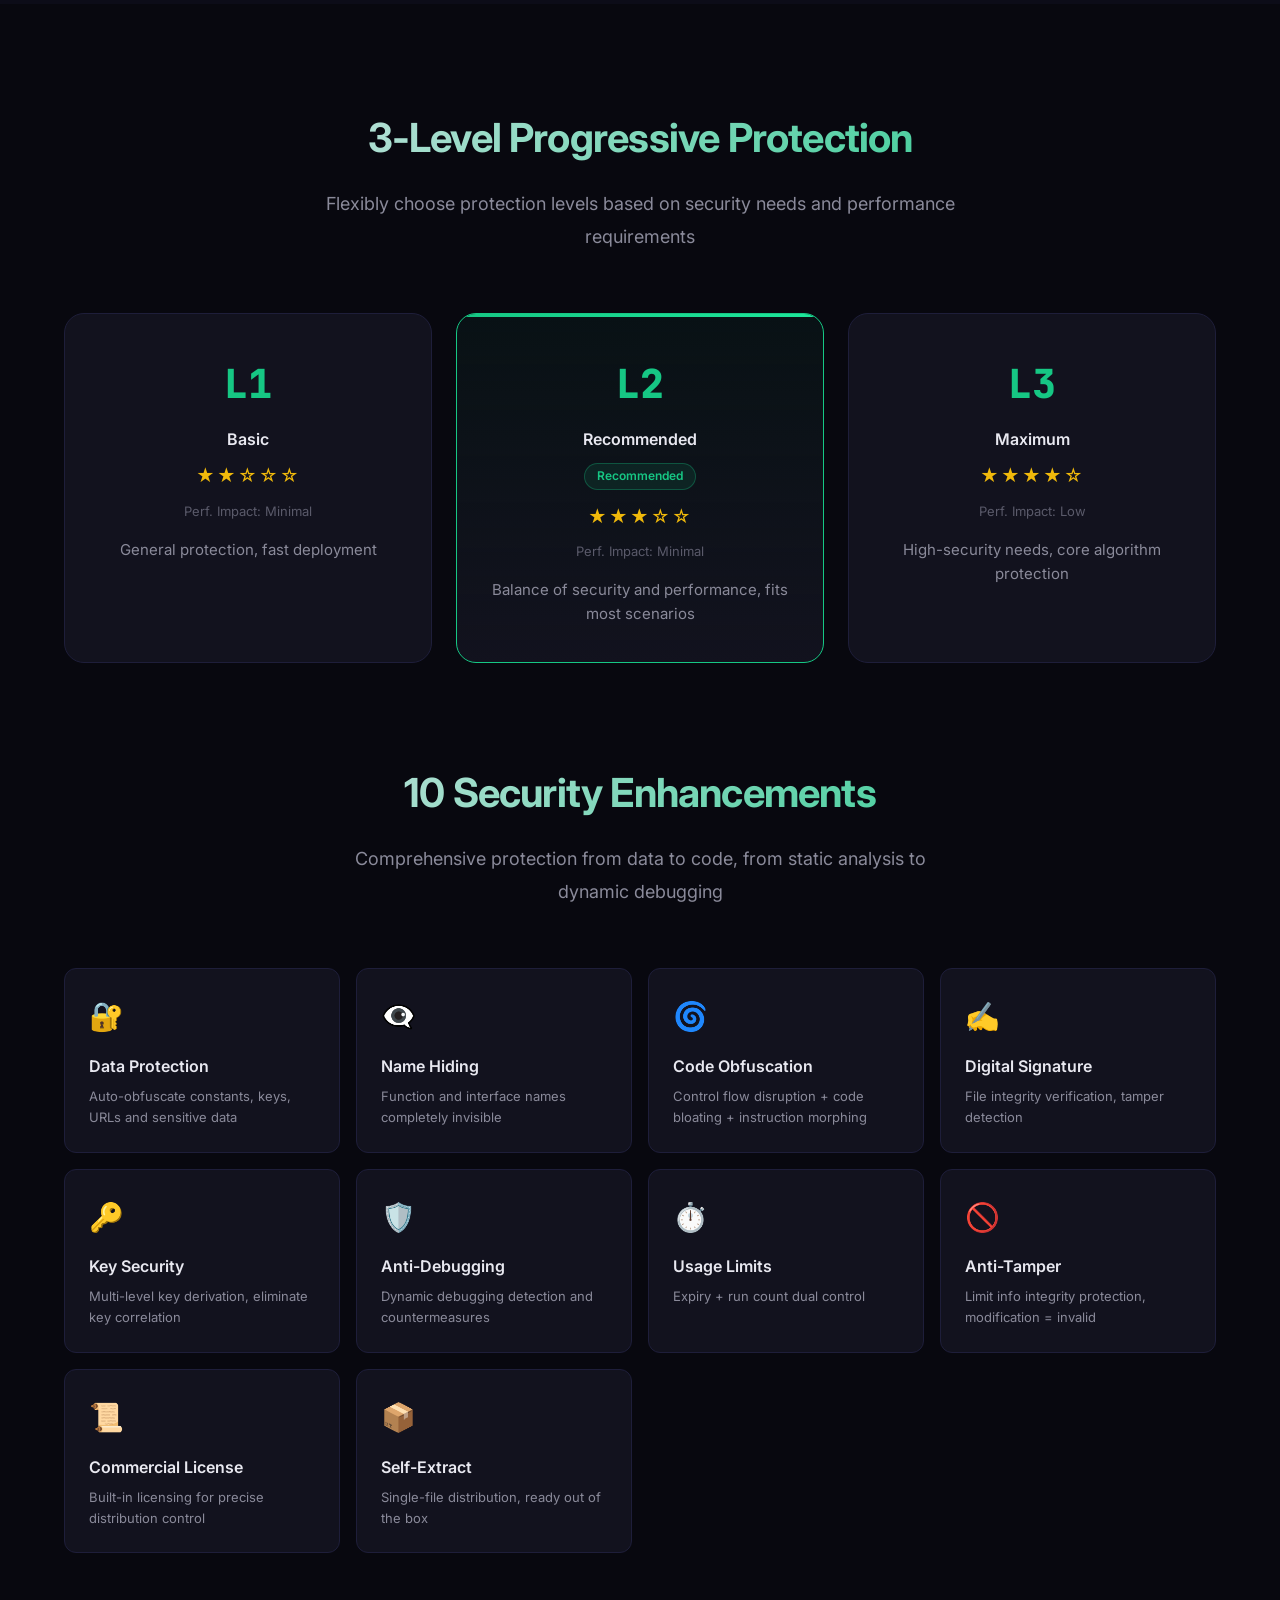
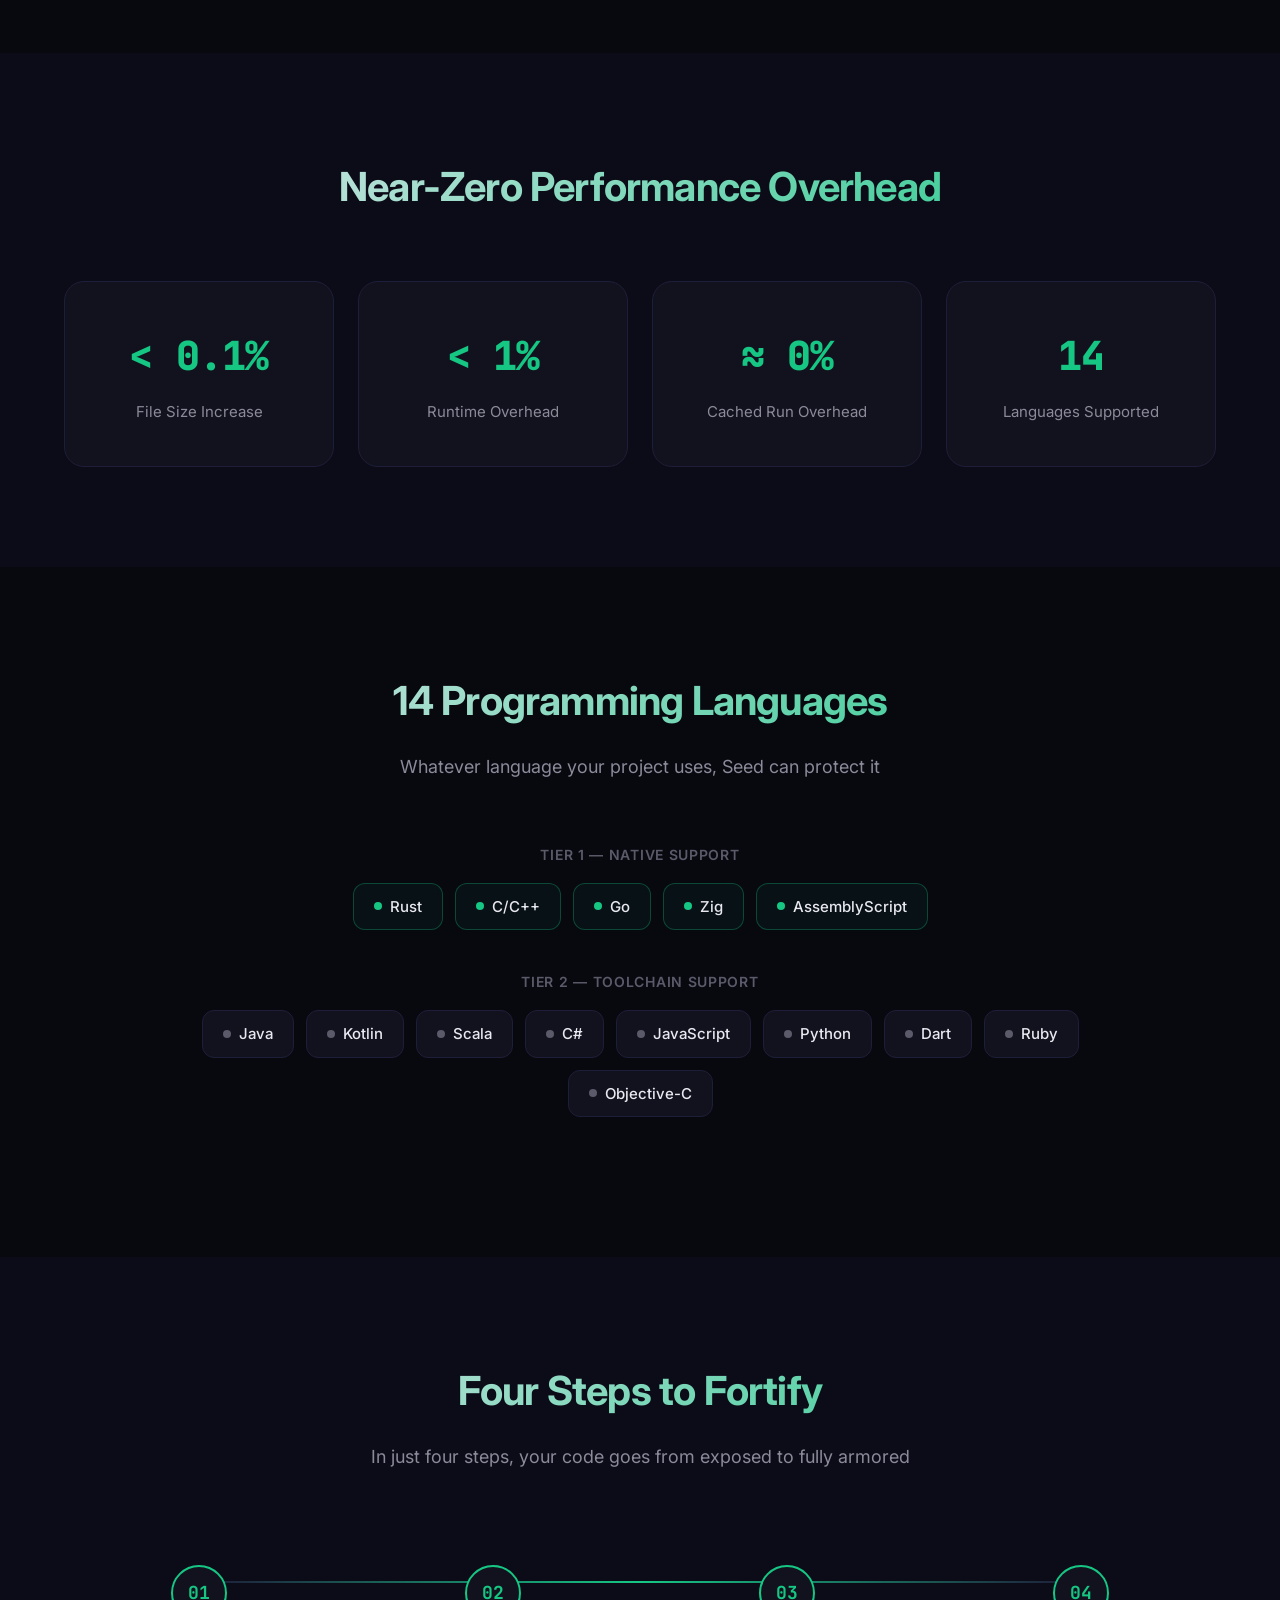
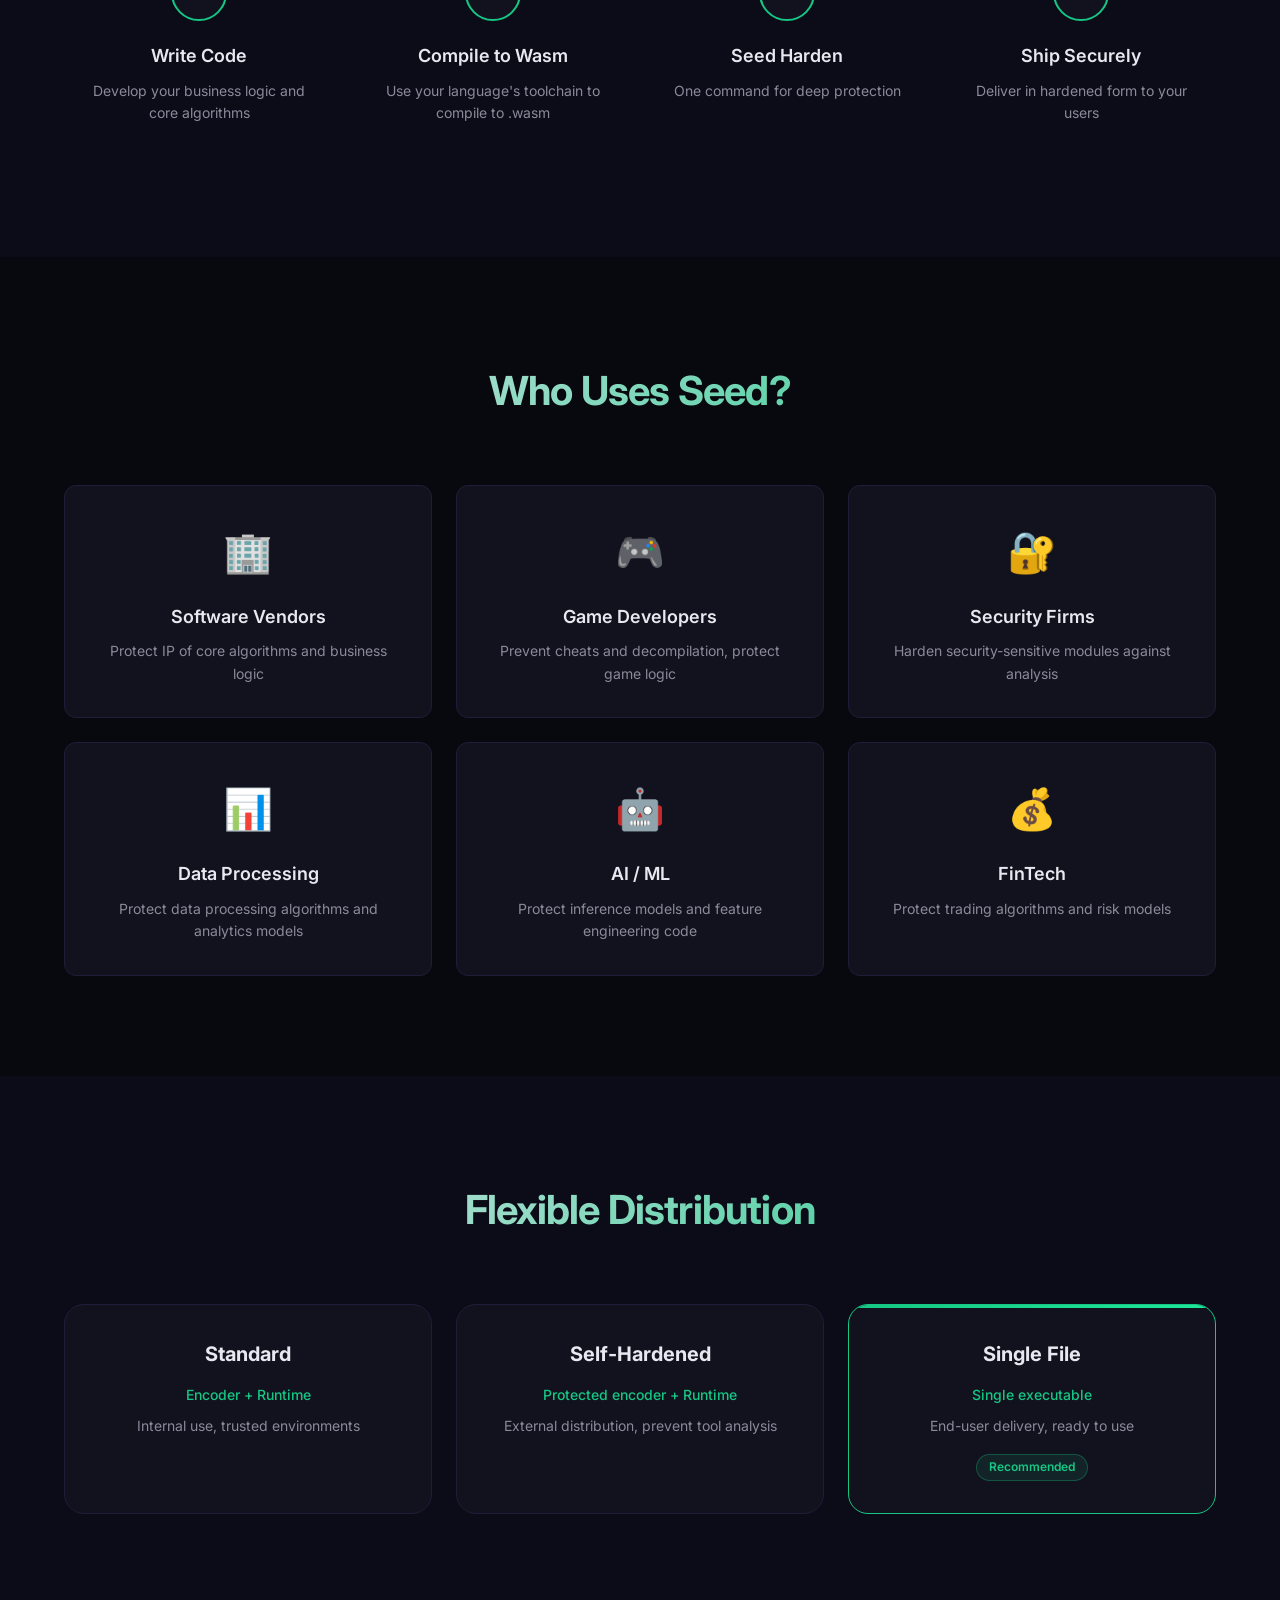
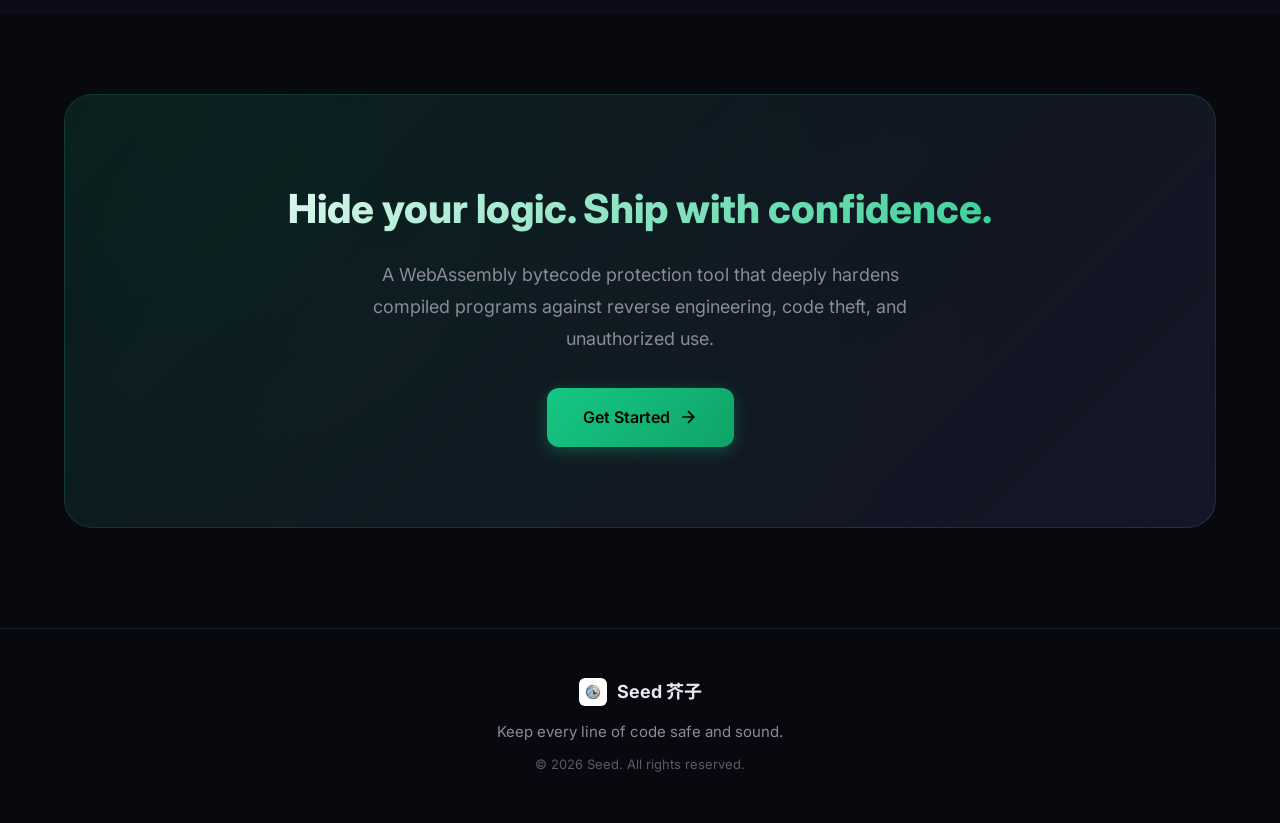
==== commit 2eaf2b11: "更新各页面与 i18n 以完善 SEO 元数据，添加 sitemap.xml，并修正 GitHub Actions 工作流触发路径" ====
--- a/index.html
+++ b/index.html
@@ -3,14 +3,18 @@
 <head>
   <meta charset="UTF-8">
   <meta name="viewport" content="width=device-width, initial-scale=1.0">
-  <title>Seed 芥子 — WebAssembly 字节码保护工具</title>
-  <meta name="description" content="Seed 芥子是一款 WebAssembly 字节码保护工具，帮助开发者将编译后的程序进行深度加固，防止逆向工程、代码窃取和未授权使用。">
-  <meta name="keywords" content="WebAssembly, wasm, bytecode protection, code obfuscation, reverse engineering, code security, Seed, 芥子">
-  <meta property="og:title" content="Seed 芥子 — WebAssembly 字节码保护工具">
-  <meta property="og:description" content="深度加固你的 WebAssembly 程序，防止逆向工程与代码窃取。">
-  <meta property="og:image" content="assets/icons/seed-icon.png">
+  <title>Seed 芥子 — WebAssembly 字节码加固与混淆工具</title>
+  <meta name="description" content="Seed 芥子为 Rust、C/C++、Go 等 WebAssembly 项目提供字节码加固、代码混淆与授权控制，帮助开发者降低逆向分析、代码窃取和未授权使用风险。">
+  <link rel="canonical" href="https://seedprotector.github.io/">
+  <meta property="og:title" content="Seed 芥子 — WebAssembly 字节码加固与混淆工具">
+  <meta property="og:description" content="Seed 芥子为 WebAssembly 程序提供字节码加固、代码混淆与授权控制，帮助降低逆向分析和未授权使用风险。">
+  <meta property="og:url" content="https://seedprotector.github.io/">
+  <meta property="og:image" content="https://seedprotector.github.io/assets/icons/seed-icon-256.png">
   <meta property="og:type" content="website">
-  <link rel="icon" type="image/png" href="assets/icons/seed-icon.png">
+  <meta name="twitter:card" content="summary">
+  <meta name="twitter:title" content="Seed 芥子 — WebAssembly 字节码加固与混淆工具">
+  <meta name="twitter:description" content="WebAssembly 字节码加固、代码混淆与授权控制。">
+  <link rel="icon" type="image/png" href="assets/icons/seed-icon-256.png">
   <link rel="stylesheet" href="css/style.css">
   <!-- Google Fonts -->
   <link rel="preconnect" href="https://fonts.googleapis.com">
@@ -23,7 +27,7 @@
   <nav class="navbar" id="navbar">
     <div class="nav-container">
       <a href="#" class="nav-brand">
-        <img src="assets/icons/seed-icon.png" alt="Seed Logo" class="nav-logo">
+        <img src="assets/icons/seed-icon-256.png" alt="Seed Logo" class="nav-logo">
         <span class="nav-brand-text">Seed <span class="brand-cn">芥子</span></span>
       </a>
       <div class="nav-links" id="navLinks">
@@ -33,7 +37,7 @@
         <a href="faq.html" data-i18n="nav.faq">常见问题</a>
       </div>
       <div class="nav-actions">
-        <button class="lang-toggle" id="langToggle" title="Switch Language">
+        <button class="lang-toggle" id="langToggle" title="Switch Language" aria-label="Switch language / 切换语言">
           <span class="lang-icon">🌐</span>
           <span class="lang-label" id="langLabel">EN</span>
         </button>
@@ -45,6 +49,7 @@
     </div>
   </nav>
 
+  <main id="main-content">
   <!-- ========== Hero Section ========== -->
   <section class="hero" id="hero">
     <div class="hero-bg">
@@ -215,13 +220,14 @@
       </div>
     </div>
   </section>
+  </main>
 
   <!-- ========== Footer ========== -->
   <footer class="footer">
     <div class="container">
       <div class="footer-content">
         <div class="footer-brand">
-          <img src="assets/icons/seed-icon.png" alt="Seed" class="footer-logo">
+          <img src="assets/icons/seed-icon-256.png" alt="Seed" class="footer-logo">
           <span class="footer-brand-name">Seed 芥子</span>
         </div>
         <p class="footer-tagline" data-i18n="footer.tagline">让每一行代码都安全无忧。</p>
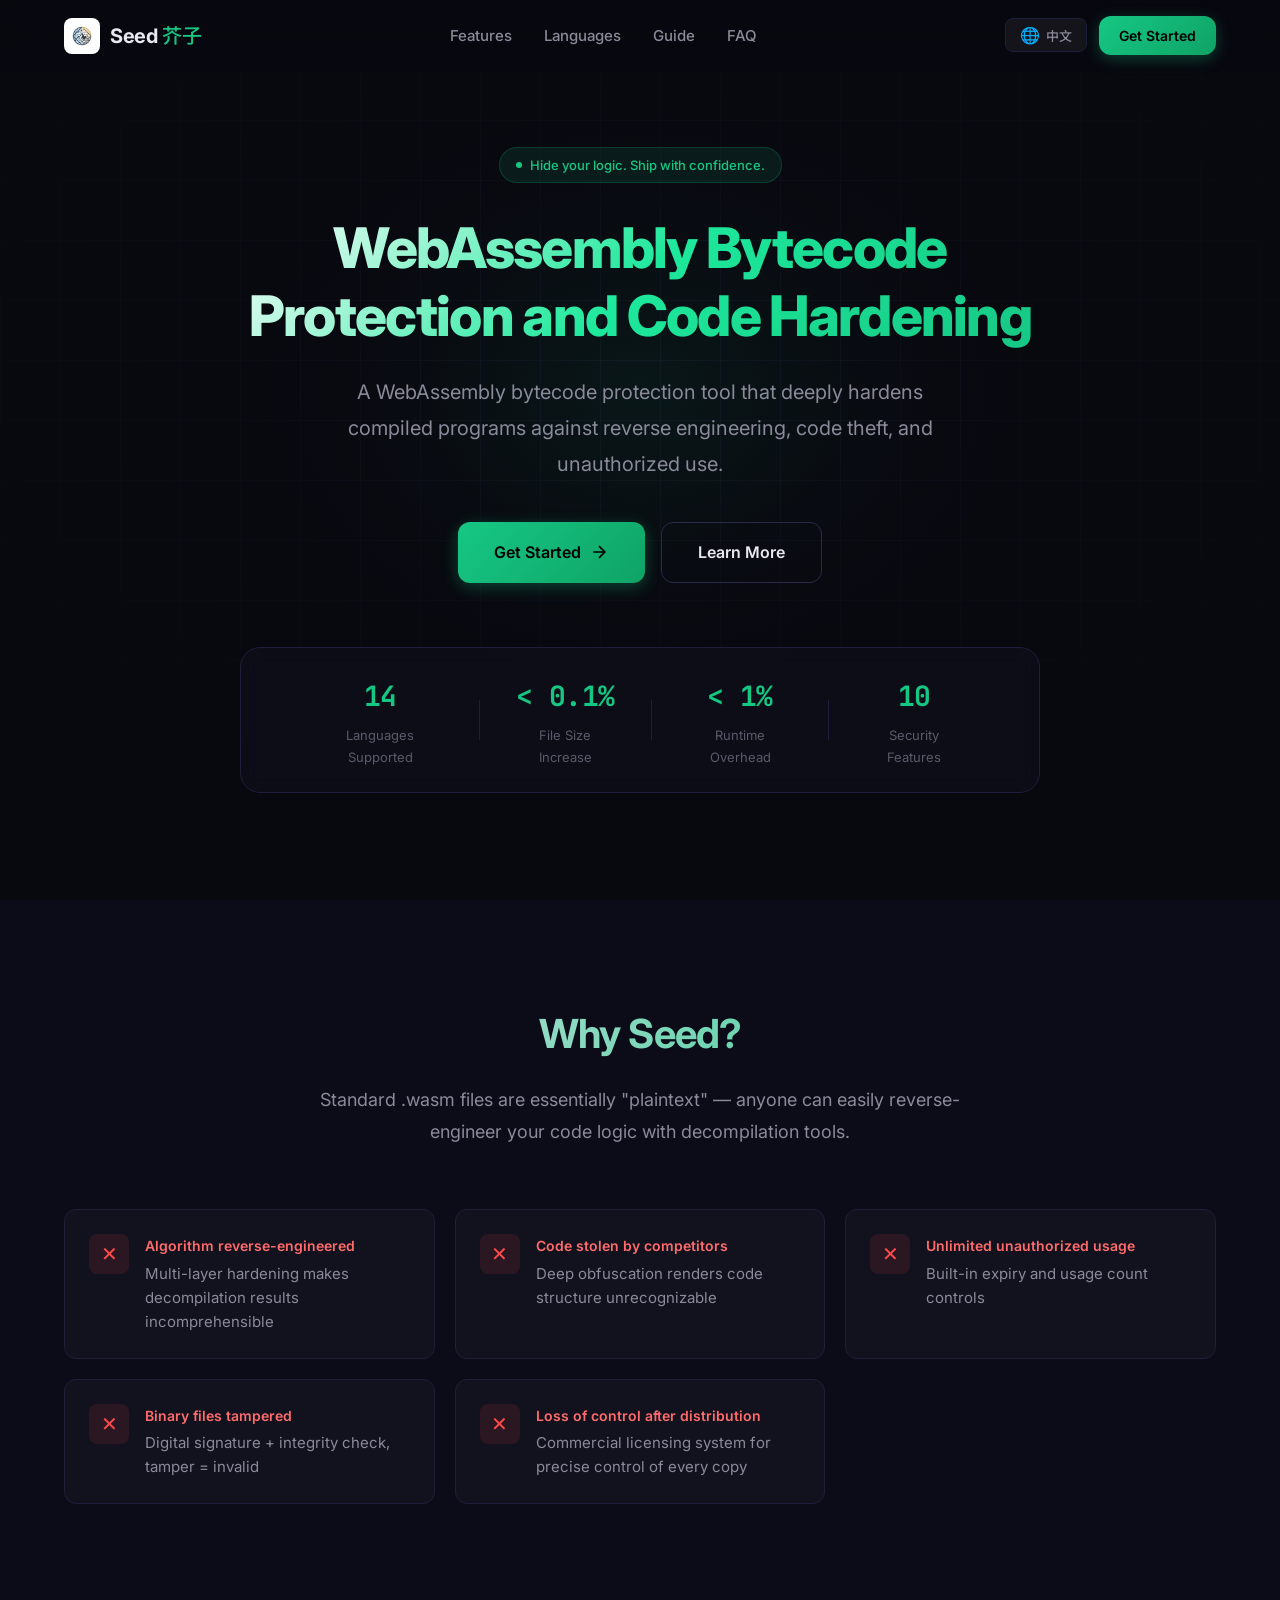
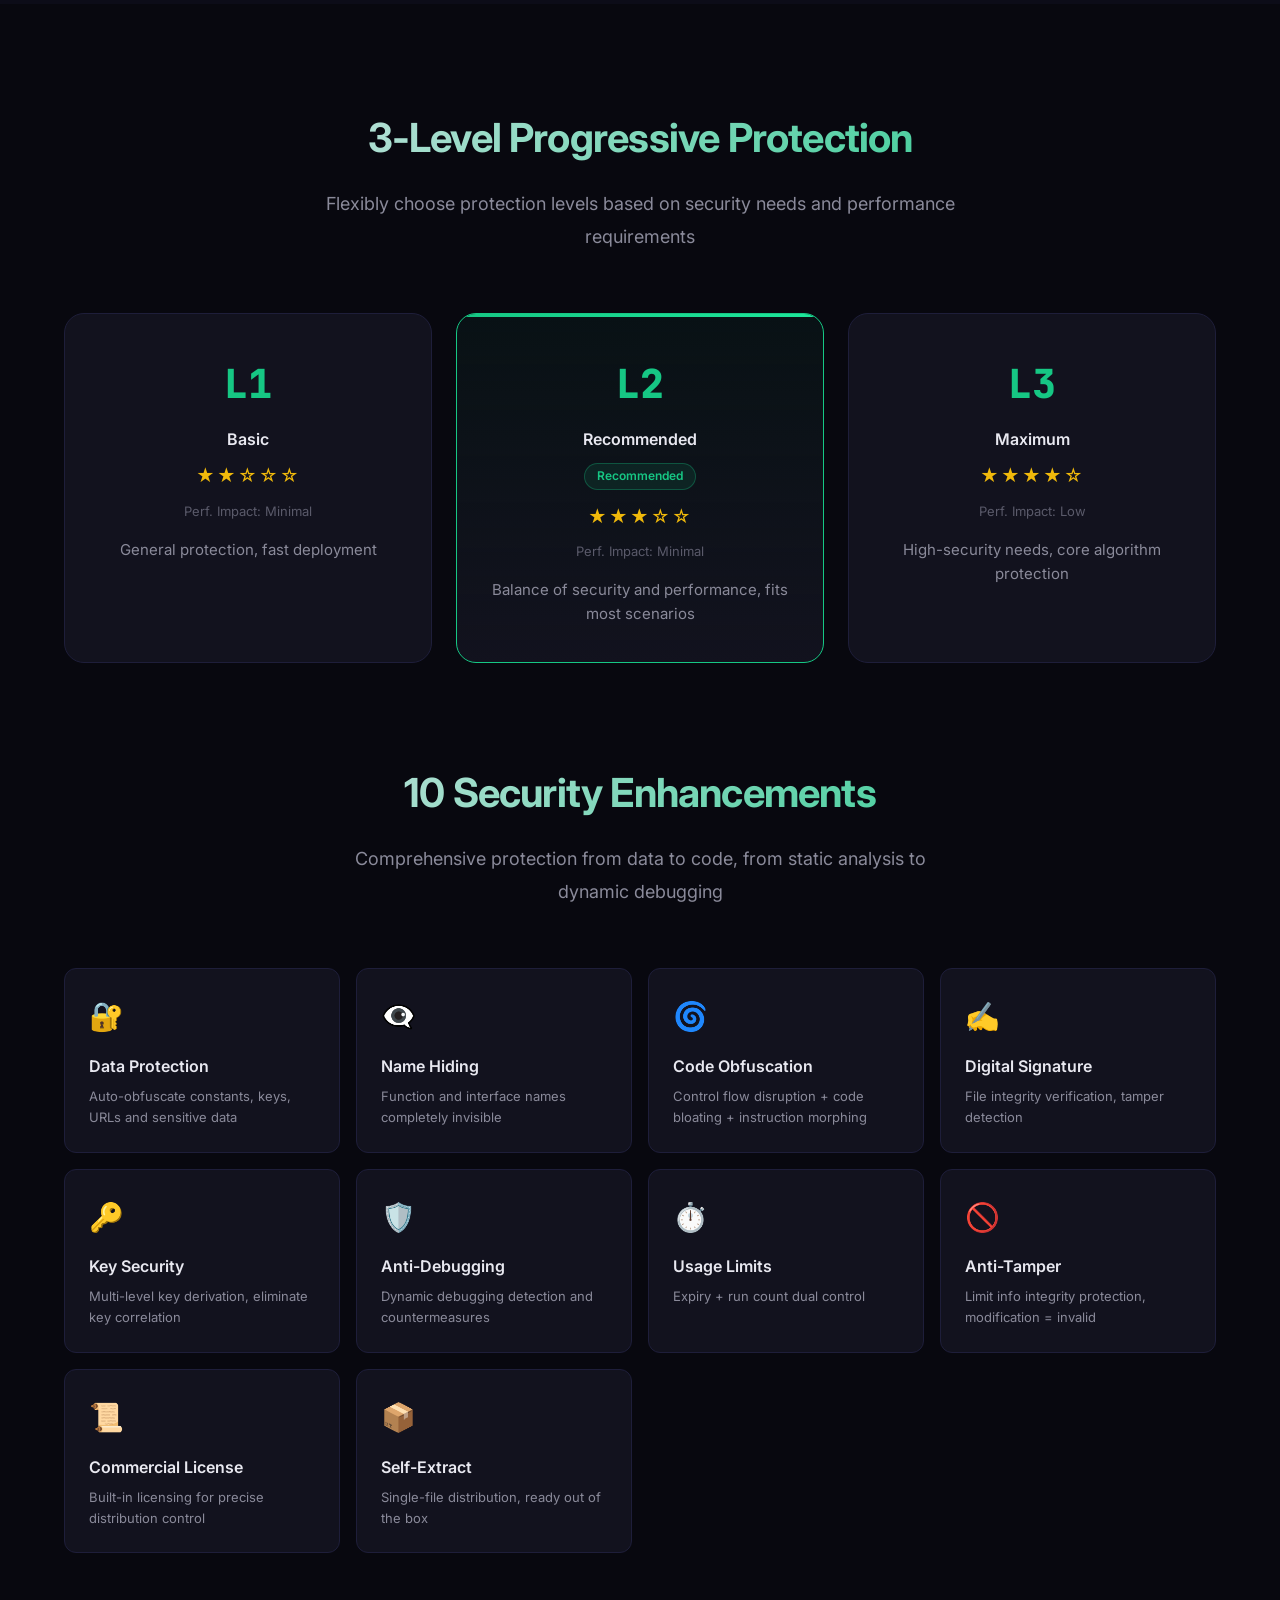
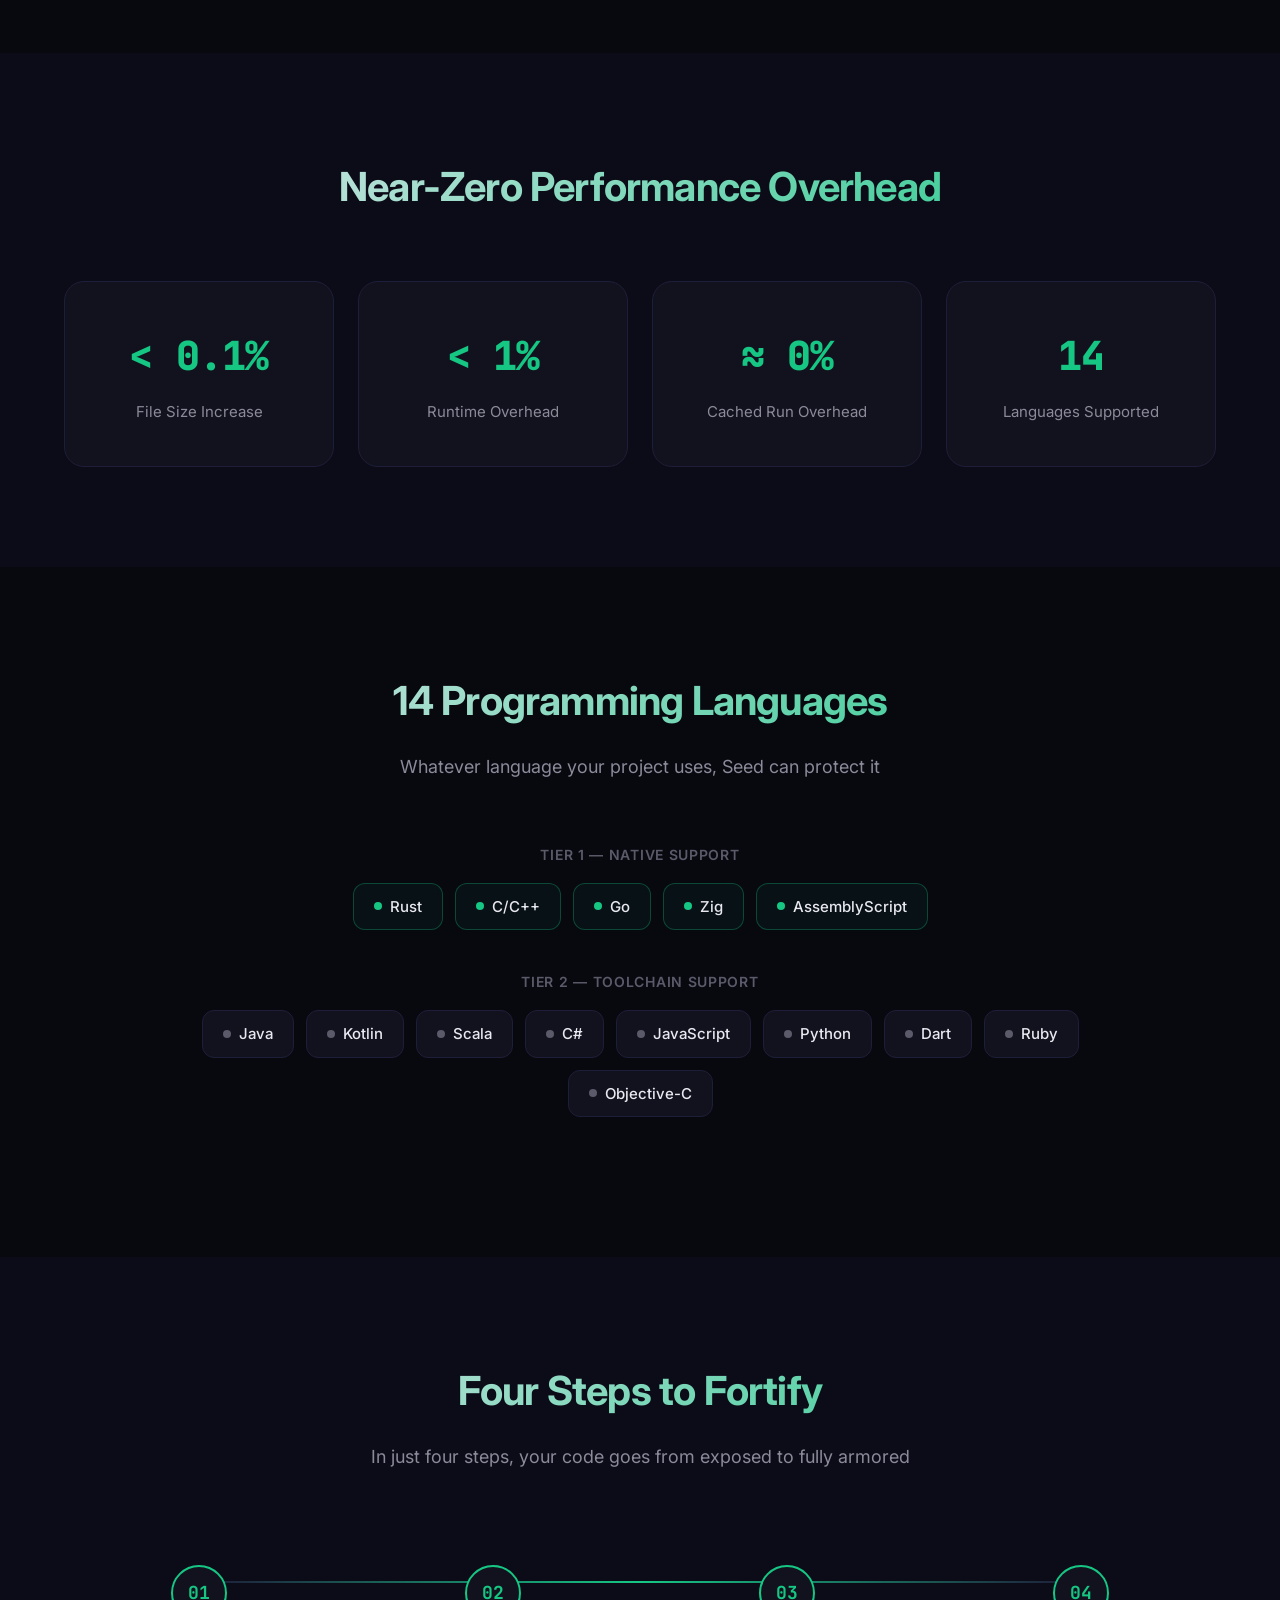
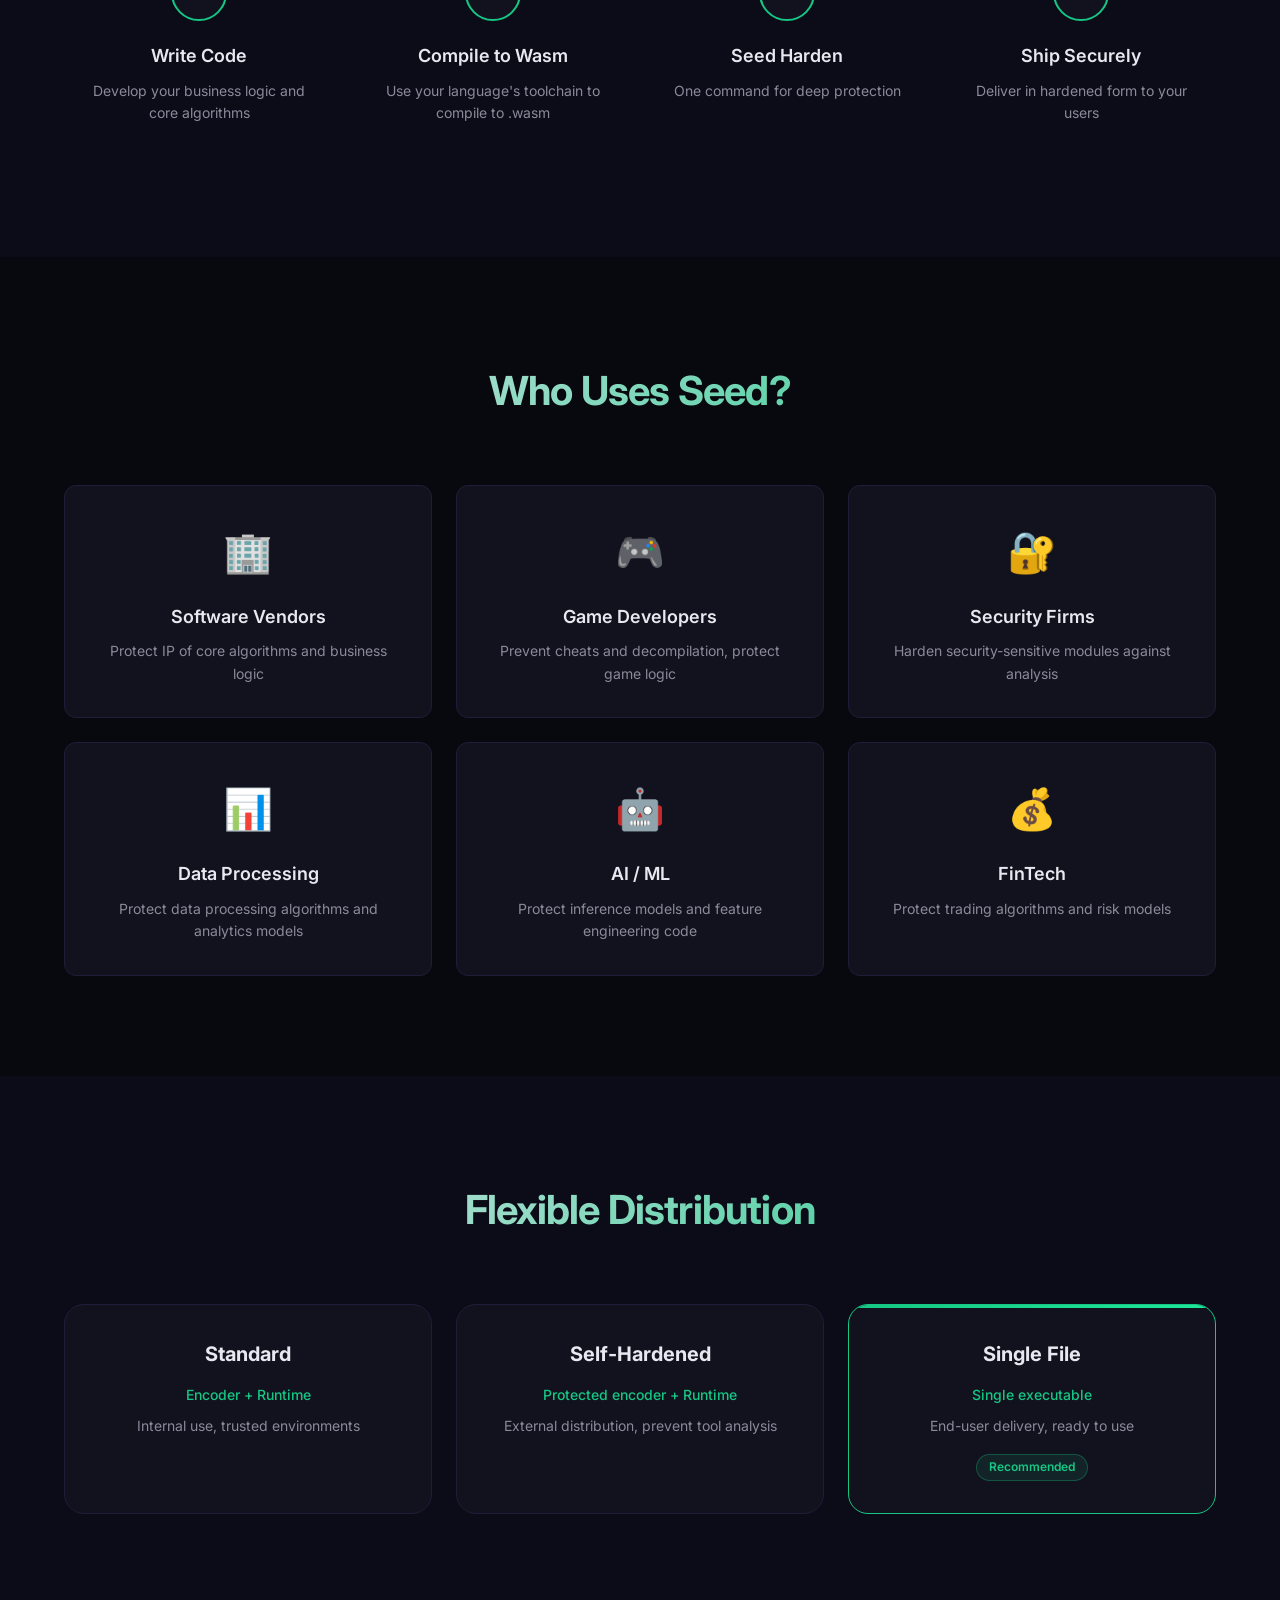
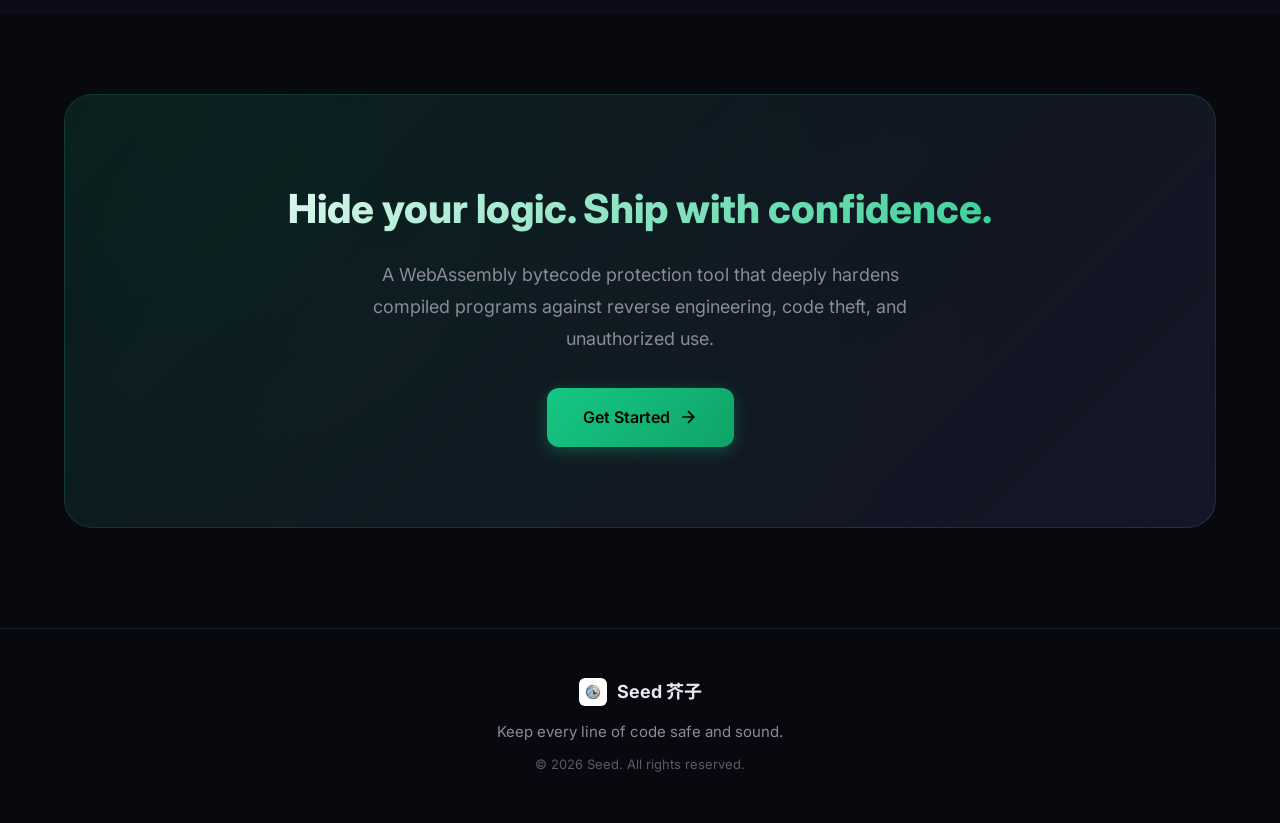
==== commit 055fce01: "更新首页与 FAQ 页面以添加 JSON-LD 结构化数据，新增 hero.headline 多语言文案，调整首页 Hero 区域展示（标语移至徽章、标题改用 headline），并同步更新 i18n" ====
--- a/index.html
+++ b/index.html
@@ -14,6 +14,19 @@
   <meta name="twitter:card" content="summary">
   <meta name="twitter:title" content="Seed 芥子 — WebAssembly 字节码加固与混淆工具">
   <meta name="twitter:description" content="WebAssembly 字节码加固、代码混淆与授权控制。">
+  <script type="application/ld+json">
+  {
+    "@context": "https://schema.org",
+    "@type": "SoftwareApplication",
+    "name": "Seed",
+    "alternateName": ["Seed 芥子", "wasm-packer"],
+    "description": "WebAssembly 字节码保护与代码加固工具，提供字节码加固、代码混淆、反调试与商业授权控制，帮助开发者防止逆向工程、代码窃取和未授权使用。",
+    "applicationCategory": "DeveloperApplication",
+    "operatingSystem": "macOS, Linux",
+    "url": "https://seedprotector.github.io/",
+    "inLanguage": ["zh-CN", "en"]
+  }
+  </script>
   <link rel="icon" type="image/png" href="assets/icons/seed-icon-256.png">
   <link rel="stylesheet" href="css/style.css">
   <!-- Google Fonts -->
@@ -60,9 +73,9 @@
       <div class="hero-content">
         <div class="hero-badge">
           <span class="badge-dot"></span>
-          <span data-i18n="hero.badge">WebAssembly 字节码保护</span>
-        </div>
-        <h1 class="hero-title" data-i18n="hero.slogan">芥子纳须弥，代码藏乾坤。</h1>
+          <span data-i18n="hero.slogan">芥子纳须弥，代码藏乾坤。</span>
+        </div>
+        <h1 class="hero-title" data-i18n="hero.headline">WebAssembly 字节码保护与代码加固</h1>
         <p class="hero-subtitle" data-i18n="hero.subtitle">WebAssembly 字节码保护工具，帮助开发者将编译后的程序进行深度加固，防止逆向工程、代码窃取和未授权使用。</p>
         <div class="hero-actions">
           <a href="contact.html" class="btn btn-primary btn-lg">
